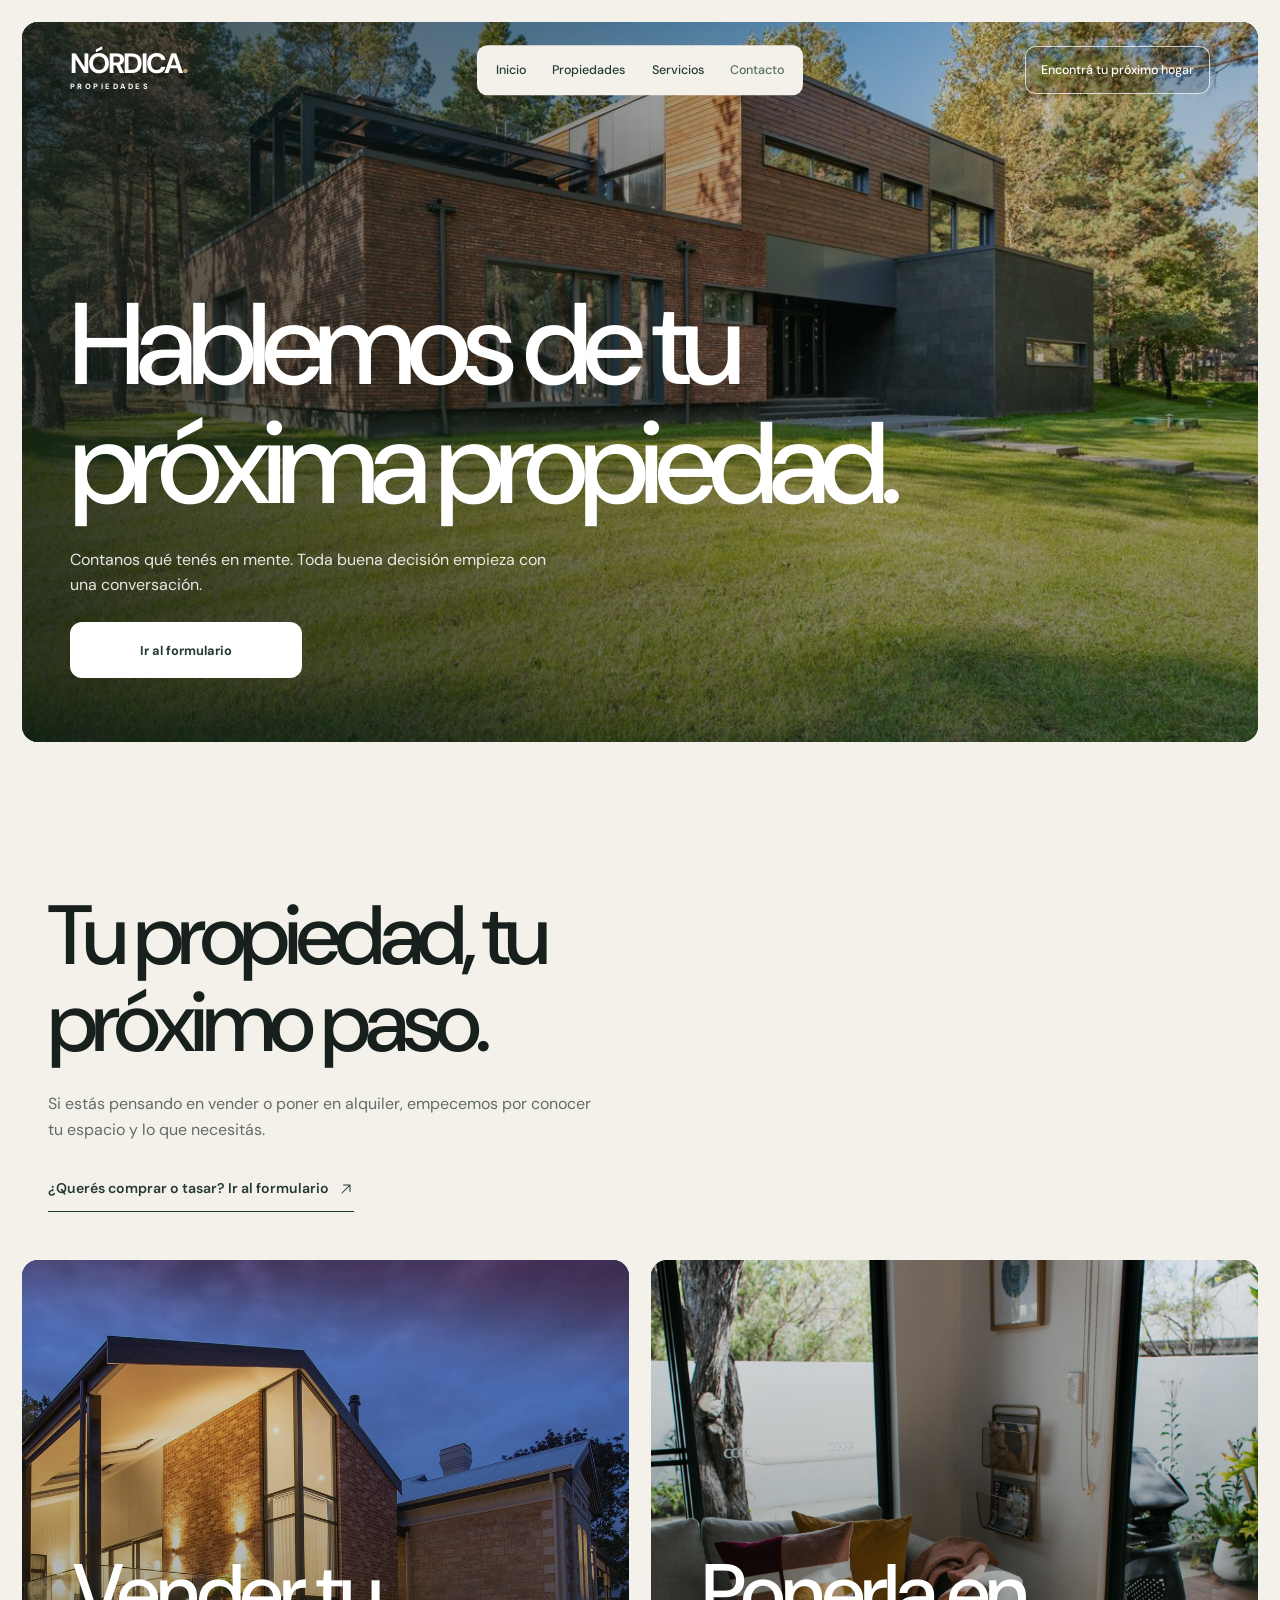
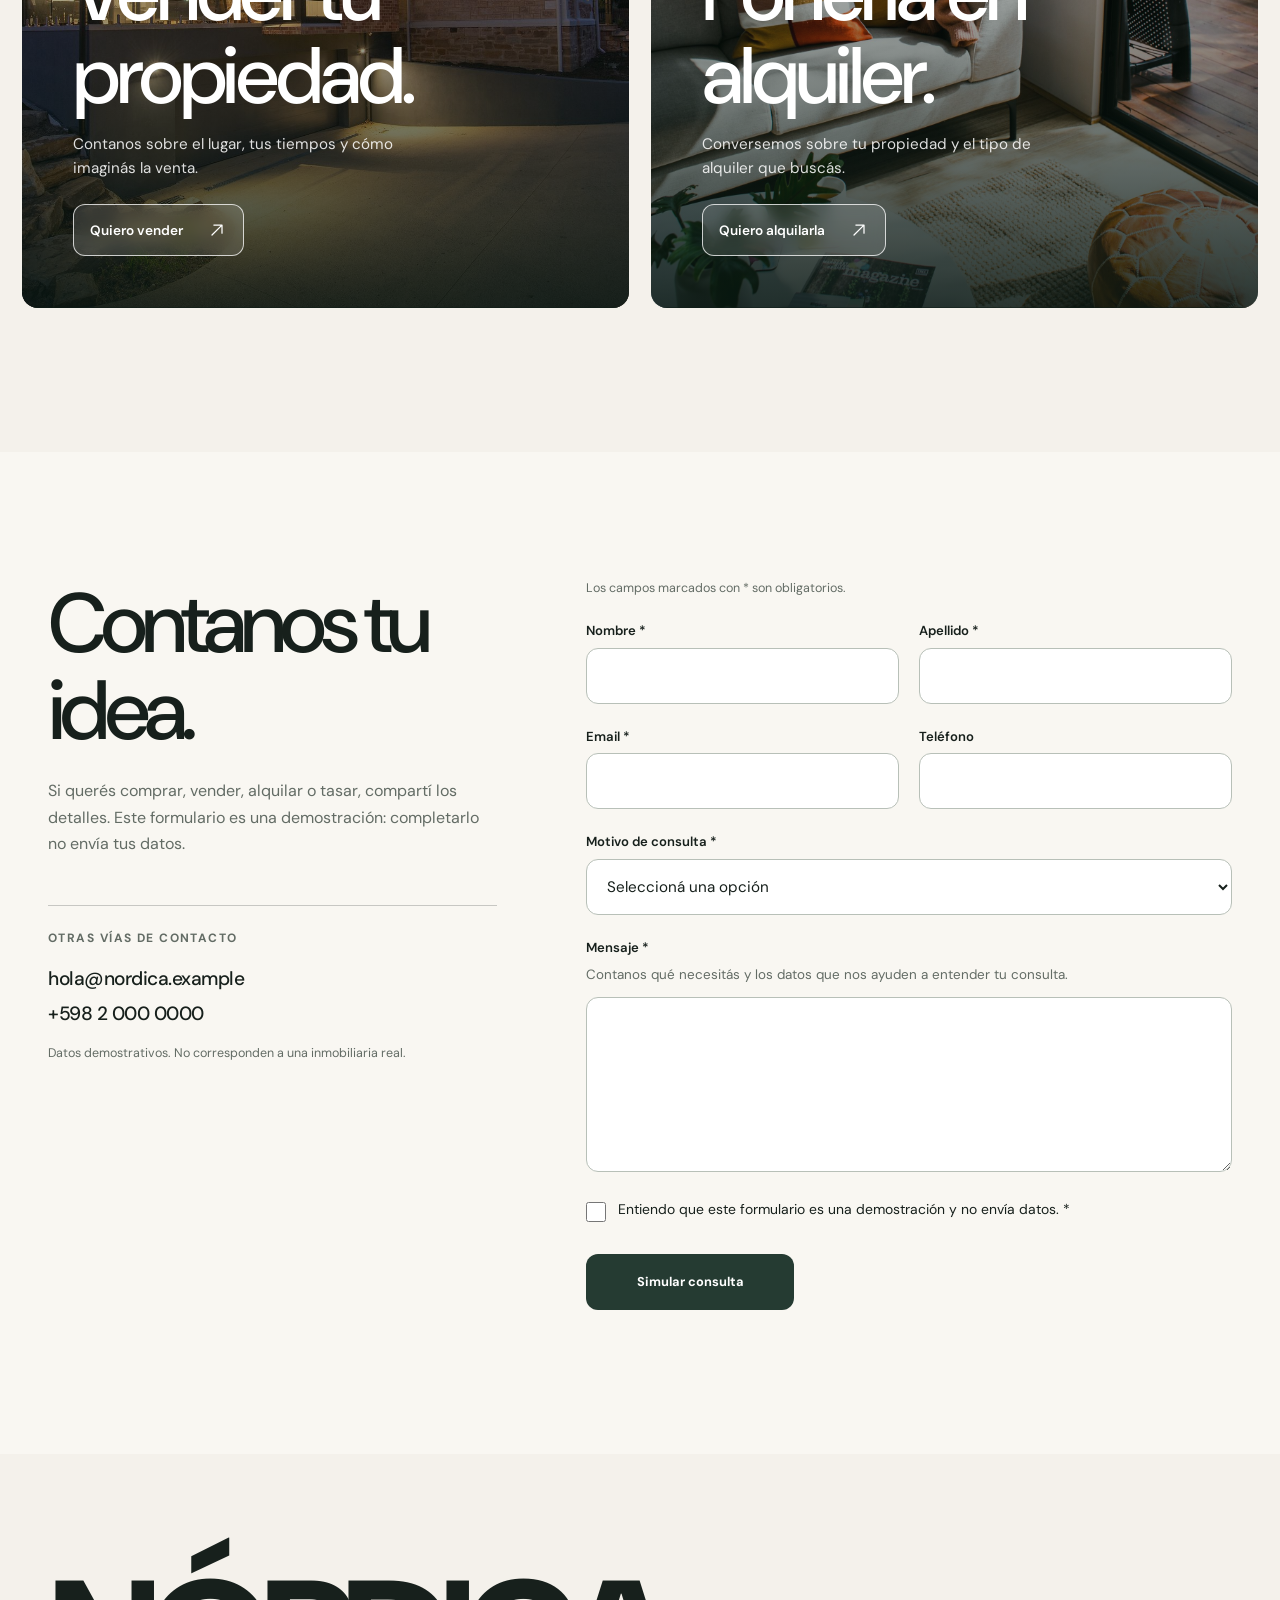
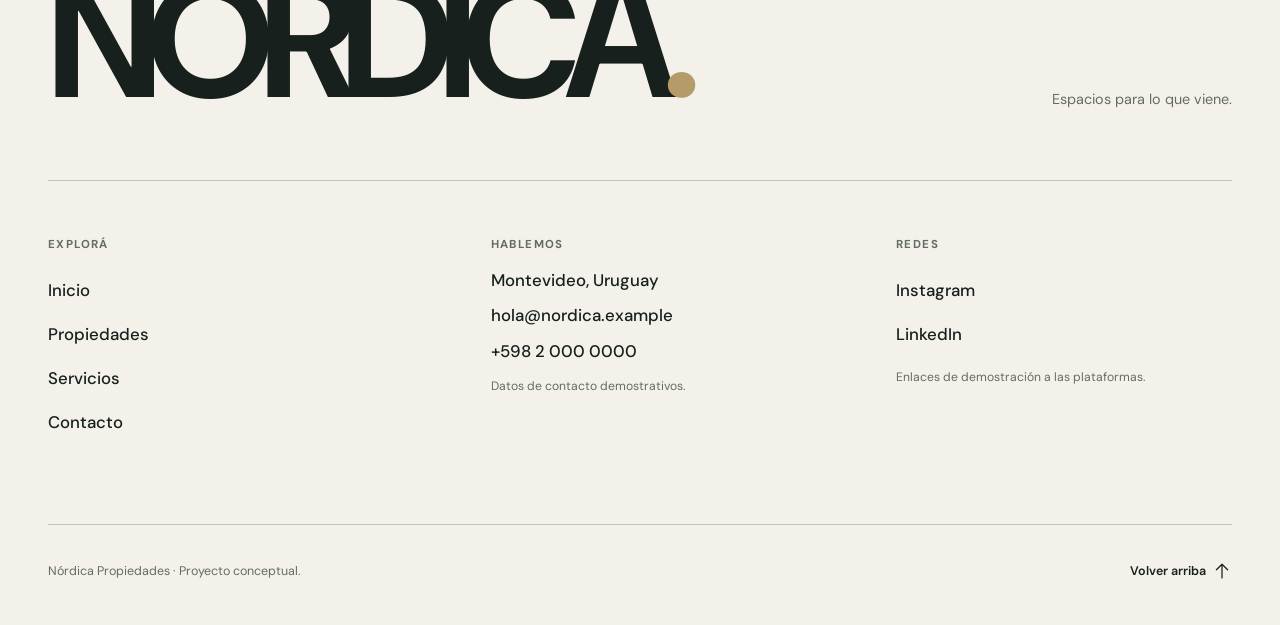
==== contacto.html @ 1dad35c6 "Primer Commit" ====
<!doctype html>
<html lang="es-UY">
  <head>
    <meta charset="utf-8">
    <meta name="viewport" content="width=device-width, initial-scale=1">
    <meta name="theme-color" content="#f4f1eb">
    <meta name="description" content="Contactá a Nórdica Propiedades para consultar por una compra, venta, alquiler o tasación. Proyecto conceptual.">
    <title>Contacto — Nórdica Propiedades</title>
    <link rel="preconnect" href="https://fonts.googleapis.com">
    <link rel="preconnect" href="https://fonts.gstatic.com" crossorigin>
    <link href="https://fonts.googleapis.com/css2?family=DM+Sans:wght@400;500;600;700&display=swap" rel="stylesheet">
    <link rel="stylesheet" href="css/styles.css?v=28">
    <script src="js/main.js?v=9" defer></script>
    <script src="js/newsletter.js?v=3" defer></script>
    <script src="js/formulario.js?v=3" defer></script>
  </head>
  <body>
    <a class="skip-link" href="#contenido">Saltar al contenido</a>

    <header class="site-header">
      <div class="site-header__inner container">
        <a class="brand" href="index.html" aria-label="Nórdica Propiedades, inicio">
          <span class="brand__name">NÓRDICA<span class="brand__mark" aria-hidden="true">.</span></span>
          <span class="brand__description">PROPIEDADES</span>
        </a>

        <button class="menu-toggle" type="button" aria-label="Abrir menú" aria-controls="site-nav" aria-expanded="false"><span class="icon icon--menu" aria-hidden="true"></span></button>

        <nav class="site-nav" id="site-nav" aria-label="Navegación principal">
          <ul class="site-nav__list">
            <li><a class="site-nav__link" href="index.html">Inicio</a></li>
            <li><a class="site-nav__link" href="propiedades.html">Propiedades</a></li>
            <li><a class="site-nav__link" href="index.html#servicios">Servicios</a></li>
            <li><a class="site-nav__link is-current" href="contacto.html" aria-current="page">Contacto</a></li>
          </ul>
          <a class="site-nav__cta" href="propiedades.html">Encontrá tu próximo hogar</a>
        </nav>
      </div>
    </header>

    <main id="contenido">
      <section class="contact-hero" aria-labelledby="contact-title">
        <div class="contact-hero__content container">
          <h1 id="contact-title">Hablemos de tu próxima propiedad.</h1>
          <p>Contanos qué tenés en mente. Toda buena decisión empieza con una conversación.</p>
          <a class="button button--primary contact-hero__action" href="#contact-form">Ir al formulario</a>
        </div>
        <figure class="contact-hero__visual">
          <img src="assets/images/casa-carrasco.jpg" width="1200" height="801" alt="Casa contemporánea de ladrillo y madera rodeada de árboles" fetchpriority="high" decoding="async">
        </figure>
      </section>

      <section class="owner-paths" id="publicar" aria-labelledby="owner-paths-title">
        <div class="owner-paths__intro container">
          <h2 id="owner-paths-title">Tu propiedad, tu próximo paso.</h2>
          <p>Si estás pensando en vender o poner en alquiler, empecemos por conocer tu espacio y lo que necesitás.</p>
          <a class="owner-paths__direct" href="#contact-form">¿Querés comprar o tasar? Ir al formulario <span class="icon icon--arrow-up-right" aria-hidden="true"></span></a>
        </div>

        <div class="owner-paths__grid">
          <article class="owner-path owner-path--sale">
            <img src="assets/images/cta-vender.jpg" width="1800" height="1080" alt="Casa contemporánea iluminada al atardecer" loading="lazy" decoding="async">
            <div class="owner-path__content">
              <h3>Vender tu propiedad.</h3>
              <p>Contanos sobre el lugar, tus tiempos y cómo imaginás la venta.</p>
              <a href="contacto.html?motivo=vender#contact-form">Quiero vender <span class="icon icon--arrow-up-right" aria-hidden="true"></span></a>
            </div>
          </article>

          <article class="owner-path owner-path--rent">
            <img src="assets/images/apartamento-buceo.jpg" width="1728" height="2592" alt="Sala de estar luminosa con salida a una terraza" loading="lazy" decoding="async">
            <div class="owner-path__content">
              <h3>Ponerla en alquiler.</h3>
              <p>Conversemos sobre tu propiedad y el tipo de alquiler que buscás.</p>
              <a href="contacto.html?motivo=alquilar_propiedad#contact-form">Quiero alquilarla <span class="icon icon--arrow-up-right" aria-hidden="true"></span></a>
            </div>
          </article>
        </div>
      </section>

      <section class="contact-section" aria-labelledby="contact-form-title">
        <div class="contact-section__layout container">
          <div class="contact-section__intro">
            <h2 id="contact-form-title">Contanos tu idea.</h2>
            <p>Si querés comprar, vender, alquilar o tasar, compartí los detalles. Este formulario es una demostración: completarlo no envía tus datos.</p>
            <div class="contact-section__direct">
              <h3>Otras vías de contacto</h3>
              <p>hola@nordica.example</p>
              <p>+598 2 000 0000</p>
              <span>Datos demostrativos. No corresponden a una inmobiliaria real.</span>
            </div>
          </div>

          <div class="contact-section__form-area">
            <form class="contact-form" id="contact-form" novalidate>
              <p class="contact-form__hint">Los campos marcados con * son obligatorios.</p>
              <div class="contact-form__fields">
                <div class="contact-field">
                  <label for="contact-name">Nombre *</label>
                  <input id="contact-name" name="nombre" type="text" autocomplete="given-name" required aria-describedby="nombre-error">
                  <span class="contact-field__error" id="nombre-error" aria-live="polite"></span>
                </div>
                <div class="contact-field">
                  <label for="contact-lastname">Apellido *</label>
                  <input id="contact-lastname" name="apellido" type="text" autocomplete="family-name" required aria-describedby="apellido-error">
                  <span class="contact-field__error" id="apellido-error" aria-live="polite"></span>
                </div>
                <div class="contact-field">
                  <label for="contact-email">Email *</label>
                  <input id="contact-email" name="email" type="email" inputmode="email" autocomplete="email" required aria-describedby="email-error">
                  <span class="contact-field__error" id="email-error" aria-live="polite"></span>
                </div>
                <div class="contact-field">
                  <label for="contact-phone">Teléfono</label>
                  <input id="contact-phone" name="telefono" type="tel" inputmode="tel" autocomplete="tel" aria-describedby="telefono-error">
                  <span class="contact-field__error" id="telefono-error" aria-live="polite"></span>
                </div>
                <div class="contact-field contact-field--full">
                  <label for="contact-reason">Motivo de consulta *</label>
                  <select id="contact-reason" name="motivo" required aria-describedby="motivo-error">
                    <option value="">Seleccioná una opción</option>
                    <option value="comprar">Comprar</option>
                    <option value="vender">Vender</option>
                    <option value="alquilar">Alquilar</option>
                    <option value="alquilar_propiedad">Poner en alquiler mi propiedad</option>
                    <option value="tasacion">Tasación</option>
                    <option value="otro">Otro</option>
                  </select>
                  <span class="contact-field__error" id="motivo-error" aria-live="polite"></span>
                </div>
                <div class="contact-field contact-field--full">
                  <label for="contact-message">Mensaje *</label>
                  <p class="contact-field__help" id="mensaje-ayuda">Contanos qué necesitás y los datos que nos ayuden a entender tu consulta.</p>
                  <textarea id="contact-message" name="mensaje" rows="6" minlength="10" required aria-describedby="mensaje-ayuda mensaje-error"></textarea>
                  <span class="contact-field__error" id="mensaje-error" aria-live="polite"></span>
                </div>
              </div>

              <div class="contact-form__acceptance">
                <div class="contact-form__acceptance-control">
                  <input id="contact-acceptance" name="aceptacion" type="checkbox" required aria-describedby="aceptacion-error">
                  <label for="contact-acceptance">Entiendo que este formulario es una demostración y no envía datos. *</label>
                </div>
                <span class="contact-field__error" id="aceptacion-error" aria-live="polite"></span>
              </div>

              <button class="button button--dark contact-form__submit" type="submit">Simular consulta</button>
            </form>

            <div class="contact-success" id="contact-success" role="status" tabindex="-1" hidden>
              <span class="contact-success__mark" aria-hidden="true"><span class="icon icon--check"></span></span>
              <h3>Consulta simulada.</h3>
              <p>Tu consulta no se envió ni guardó. Esta es una demostración del formulario.</p>
              <button class="button button--primary" type="button">Escribir otra consulta</button>
            </div>
          </div>
        </div>
      </section>
    </main>

    <footer class="site-footer">
      <div class="site-footer__inner container">
        <div class="site-footer__masthead">
          <a class="site-footer__brand" href="index.html" aria-label="Nórdica Propiedades, inicio">NÓRDICA<span aria-hidden="true">.</span></a>
          <p>Espacios para lo que viene.</p>
        </div>

        <div class="site-footer__details">
          <nav class="site-footer__group" aria-label="Navegación del pie de página">
            <h2>Explorá</h2>
            <ul>
              <li><a href="index.html">Inicio</a></li>
              <li><a href="propiedades.html">Propiedades</a></li>
              <li><a href="index.html#servicios">Servicios</a></li>
              <li><a href="contacto.html">Contacto</a></li>
            </ul>
          </nav>

          <div class="site-footer__group">
            <h2>Hablemos</h2>
            <p>Montevideo, Uruguay</p>
            <p>hola@nordica.example</p>
            <p>+598 2 000 0000</p>
            <p class="site-footer__note">Datos de contacto demostrativos.</p>
          </div>

          <div class="site-footer__group">
            <h2>Redes</h2>
            <ul>
              <li><a href="https://www.instagram.com/" target="_blank" rel="noopener noreferrer">Instagram</a></li>
              <li><a href="https://www.linkedin.com/" target="_blank" rel="noopener noreferrer">LinkedIn</a></li>
            </ul>
            <p class="site-footer__note">Enlaces de demostración a las plataformas.</p>
          </div>
        </div>

        <div class="site-footer__bottom">
          <p>Nórdica Propiedades · Proyecto conceptual.</p>
          <a href="#contenido">Volver arriba <span class="icon icon--arrow-up" aria-hidden="true"></span></a>
        </div>
      </div>
    </footer>
  </body>
</html>
---- css/styles.css ----
/* 1. Variables */
:root {
  --color-background: #f4f1eb;
  --color-paper: #f9f7f2;
  --color-text: #17201c;
  --color-primary: #253b32;
  --color-accent: #b59a6a;
  --color-muted: #636c65;
  --color-white: #fff;
  --font-body: "DM Sans", Arial, sans-serif;
  --container-width: 88rem;
  --page-gutter: 1.25rem;
  --frame-gap: 0.625rem;
  --frame-radius: 1rem;
  --header-height: 5rem;
  --transition-fast: 220ms ease;
  --ease-out: cubic-bezier(0.23, 1, 0.32, 1);
}

/* 2. Reset and base */
*, *::before, *::after { box-sizing: border-box; }
html { scroll-behavior: smooth; }
body { margin: 0; min-width: 320px; background: var(--color-background); color: var(--color-text); font-family: var(--font-body); }
body, button, a { -webkit-tap-highlight-color: transparent; }
img { display: block; max-width: 100%; }
button, input, select { font: inherit; }
textarea { font: inherit; }
a { color: inherit; text-decoration: none; }
ul { margin: 0; padding: 0; list-style: none; }
::selection { background: var(--color-accent); color: var(--color-text); }
:focus-visible { outline: 2px solid var(--color-accent); outline-offset: 4px; }

/* Phosphor regular icons, served locally in explicit spans. */
.icon { display: inline-block; width: 1.25rem; height: 1.25rem; flex: 0 0 auto; background: currentColor; vertical-align: middle; -webkit-mask: var(--icon) center / contain no-repeat; mask: var(--icon) center / contain no-repeat; }
.icon--arrow-up-right { --icon: url('../assets/icons/arrow-up-right.svg'); }
.icon--arrow-up { --icon: url('../assets/icons/arrow-up.svg'); }
.icon--arrow-left { --icon: url('../assets/icons/arrow-left.svg'); }
.icon--arrow-right { --icon: url('../assets/icons/arrow-right.svg'); }
.icon--check { --icon: url('../assets/icons/check.svg'); }
.icon--search { --icon: url('../assets/icons/magnifying-glass.svg'); }
.icon--menu { --icon: url('../assets/icons/list.svg'); width: 1.45rem; height: 1.45rem; }
.icon--close { --icon: url('../assets/icons/x.svg'); }
.menu-toggle[aria-expanded="true"] .icon--menu { --icon: url('../assets/icons/x.svg'); }
.contact-success__mark .icon, .detail-visit__success > span .icon, .catalog-empty__symbol .icon { width: 1.65rem; height: 1.65rem; }

.container { width: min(100% - 2 * var(--page-gutter), var(--container-width)); margin-inline: auto; }
.visually-hidden { position: absolute; width: 1px; height: 1px; padding: 0; border: 0; overflow: hidden; clip: rect(0, 0, 0, 0); white-space: nowrap; clip-path: inset(50%); }
.skip-link { position: fixed; z-index: 100; top: 0.5rem; left: 0.5rem; padding: 0.75rem 1rem; background: var(--color-primary); color: var(--color-white); transform: translateY(-160%); }
.skip-link:focus { transform: translateY(0); }

/* 3. Header */
.site-header { position: absolute; z-index: 30; top: var(--frame-gap); right: var(--frame-gap); left: var(--frame-gap); color: var(--color-white); transform: translate3d(0, var(--nav-follow, 0px), 0); will-change: transform; }
.site-header__inner { position: relative; display: flex; align-items: center; justify-content: space-between; min-height: var(--header-height); gap: 1rem; }
.site-header.is-scrolled .brand { margin: -0.55rem -0.75rem; padding: 0.55rem 0.75rem; border-radius: 0.75rem; background: var(--color-primary); box-shadow: 0 0.75rem 2rem rgb(12 24 20 / 18%); }
.site-header.is-scrolled .menu-toggle, .site-header.is-scrolled .site-nav__cta { border-color: var(--color-primary); background: var(--color-primary); box-shadow: 0 0.75rem 2rem rgb(12 24 20 / 18%); }
.brand { display: inline-flex; flex-direction: column; align-items: flex-start; flex-shrink: 0; line-height: 1; }
.brand__name { font-size: 1.55rem; font-weight: 700; letter-spacing: -0.075em; }
.brand__mark { color: var(--color-accent); }
.brand__description { margin-top: 0.32rem; font-size: 0.48rem; font-weight: 700; letter-spacing: 0.32em; }
.menu-toggle { display: grid; width: 3rem; height: 3rem; place-items: center; border: 1px solid rgb(255 255 255 / 70%); border-radius: 0.55rem; background: rgb(23 32 28 / 16%); color: var(--color-white); cursor: pointer; }
.menu-toggle:hover { background: rgb(23 32 28 / 35%); }
.site-nav { position: absolute; top: 100%; left: 0; right: 0; padding: 1.5rem var(--page-gutter) 2rem; border-radius: 0.75rem; background: var(--color-background); color: var(--color-text); box-shadow: 0 1rem 2.5rem rgb(12 24 20 / 18%); opacity: 0; visibility: hidden; pointer-events: none; transform: translateY(-0.75rem); transition: opacity var(--transition-fast), transform var(--transition-fast), visibility var(--transition-fast); }
.site-nav.is-open { opacity: 1; visibility: visible; pointer-events: auto; transform: translateY(0); }
.site-nav__list { display: grid; }
.site-nav__link { display: flex; align-items: center; min-height: 3.75rem; border-bottom: 1px solid rgb(23 32 28 / 12%); font-size: 1.35rem; transition: color var(--transition-fast); }
.site-nav__link:hover, .site-nav__link:focus-visible, .site-nav__link.is-current { color: #587061; }
.site-nav__cta { display: flex; min-height: 3.5rem; align-items: center; justify-content: center; margin-top: 1.5rem; padding: 0.75rem 1.1rem; background: var(--color-primary); color: var(--color-white); font-size: 0.85rem; font-weight: 600; transition: background var(--transition-fast); }
.site-nav__cta:hover { background: #385748; }

/* 4. Hero */
.hero { position: relative; display: grid; min-height: calc(100dvh - 2 * var(--frame-gap)); margin: var(--frame-gap); border-radius: var(--frame-radius); isolation: isolate; overflow: hidden; background: var(--color-primary); color: var(--color-white); }
.hero::after { position: absolute; z-index: 1; inset: 0; background: linear-gradient(90deg, rgb(12 24 20 / 76%), rgb(12 24 20 / 46%) 60%, rgb(12 24 20 / 23%)), linear-gradient(0deg, rgb(12 24 20 / 60%), transparent 28%); content: ""; pointer-events: none; }
.hero__content { position: relative; z-index: 2; display: flex; min-height: calc(100dvh - 2 * var(--frame-gap)); flex-direction: column; justify-content: space-between; min-width: 0; padding: calc(var(--header-height) + 1.4rem) var(--page-gutter) 1.4rem; }
.hero__copy { max-width: 58rem; margin-block: auto; }
.hero h1 { max-width: 11ch; margin: 0; font-family: var(--font-body); font-size: clamp(2.875rem, 11vw, 5.5rem); font-weight: 500; letter-spacing: -0.075em; line-height: 1.04; text-wrap: balance; }
.hero__word { display: inline-block; white-space: nowrap; }
.hero__word::after { content: "."; }
.hero__word.is-erasing { animation: word-erase 320ms steps(5, end) forwards; }
.hero__word.is-writing { animation: word-write 400ms steps(5, end) both; }
@keyframes word-erase { from { clip-path: inset(0 0 0 0); } to { clip-path: inset(0 100% 0 0); } }
@keyframes word-write { from { clip-path: inset(0 100% 0 0); } to { clip-path: inset(0 0 0 0); } }
.hero__description { max-width: 29rem; margin: 1.6rem 0 0; color: rgb(255 255 255 / 90%); font-size: 0.96rem; line-height: 1.65; }
.hero__actions { display: flex; flex-direction: column; align-items: stretch; gap: 0.35rem; margin-top: 2rem; }
.button { display: inline-flex; min-height: 3.5rem; align-items: center; justify-content: center; padding: 0.9rem 1.2rem; font-size: 0.8rem; font-weight: 700; transition: background var(--transition-fast), color var(--transition-fast), transform var(--transition-fast); }
.button:active { transform: scale(0.98); }
.button--primary { border-radius: 0.75rem; background: var(--color-white); color: var(--color-primary); }
.button--primary:hover { background: var(--color-background); }
.button--text { border-bottom: 1px solid rgb(255 255 255 / 70%); }
.button--text:hover { color: #e6d7ba; }
.hero__note { margin: 2.5rem 0 0; color: rgb(255 255 255 / 90%); font-size: 0.75rem; font-weight: 600; letter-spacing: 0.06em; line-height: 1.5; }
.hero__note span { margin-inline: 0.35rem; color: var(--color-accent); }
.hero__visual { position: absolute; z-index: 0; inset: 0; margin: 0; overflow: hidden; background: #6d756f; }
.hero__visual img { width: 100%; height: 100%; object-fit: cover; object-position: 56% center; }

/* 5. Property search */
.property-search { margin-top: 1rem; }
.property-search__form { display: grid; grid-template-columns: repeat(2, minmax(0, 1fr)); padding: 0.5rem; border: 1px solid rgb(255 255 255 / 65%); border-radius: 0.75rem; background: rgb(20 32 27 / 34%); backdrop-filter: blur(8px); -webkit-backdrop-filter: blur(8px); color-scheme: dark; }
.property-search__field { display: flex; min-width: 0; flex-direction: column; justify-content: center; padding: 0.4rem 0.65rem; }
.property-search__field:nth-of-type(odd) { border-right: 1px solid rgb(255 255 255 / 32%); }
.property-search__field:nth-of-type(-n + 2) { border-bottom: 1px solid rgb(255 255 255 / 32%); }
.property-search__field label { color: rgb(255 255 255 / 82%); font-size: 0.8125rem; line-height: 1.25; }
.property-search__field input, .property-search__field select { width: 100%; min-width: 0; min-height: 2.75rem; padding: 0; border: 0; background: transparent; color: var(--color-white); font-size: 0.95rem; }
.property-search__field input::placeholder { color: rgb(255 255 255 / 78%); opacity: 1; }
.property-search__field input:focus, .property-search__field select:focus { outline: none; }
.property-search__field:has(:focus-visible) { border-radius: 0.75rem; outline: 2px solid var(--color-accent); outline-offset: -2px; }
.property-search__submit { grid-column: 1 / -1; min-height: 3.25rem; margin-top: 0.5rem; padding: 0.8rem 1.5rem; border: 0; border-radius: 0.75rem; background: var(--color-white); color: var(--color-primary); font-size: 0.9rem; font-weight: 600; cursor: pointer; transition: background var(--transition-fast), transform var(--transition-fast); }
.property-search__submit:hover { background: var(--color-background); }
.property-search__submit:active { transform: scale(0.98); }

/* 6. Featured properties */
.featured { padding-block: 5.5rem 7rem; }
.featured__header { display: grid; gap: 1.5rem; margin-bottom: 2.25rem; }
.featured__header h2 { max-width: 16ch; margin: 0; font-size: clamp(2.7rem, 8vw, 5.5rem); font-weight: 500; letter-spacing: -0.067em; line-height: 1.03; }
.featured__header p { max-width: 29rem; margin: 1.1rem 0 0; color: var(--color-muted); font-size: 1rem; line-height: 1.6; }
.featured__all { display: inline-flex; min-height: 2.75rem; align-items: center; justify-self: start; gap: 0.8rem; border-bottom: 1px solid currentColor; font-size: 0.875rem; font-weight: 600; transition: color var(--transition-fast); }
.featured__all:hover { color: #4f6a59; }
.featured__grid { display: grid; grid-template-columns: minmax(0, 1fr); gap: 3.4rem; }
.featured-property { min-width: 0; }
.featured-property__link { display: block; }
.featured-property__media { position: relative; aspect-ratio: 1.18; overflow: hidden; border-radius: var(--frame-radius); background: #d2d3cb; }
.featured-property__media img { width: 100%; height: 100%; object-fit: cover; transition: transform 650ms var(--ease-out); }
.featured-property__arrow { position: absolute; right: 1rem; bottom: 1rem; display: grid; width: 2.65rem; height: 2.65rem; place-items: center; border-radius: 50%; background: var(--color-white); color: var(--color-primary); transition: transform 220ms var(--ease-out); }
.featured-property__badge { position: absolute; top: 1rem; left: 1rem; padding: 0.55rem 0.75rem; border-radius: 0.5rem; background: rgb(249 247 242 / 94%); color: var(--color-primary); font-size: 0.75rem; font-weight: 600; }
.featured-property__details { display: flex; flex-direction: column; gap: 0.6rem; margin-top: 1.2rem; }
.featured-property__heading p { margin: 0 0 0.45rem; color: var(--color-muted); font-size: 0.8rem; line-height: 1.5; }
.featured-property__heading h3 { margin: 0; font-size: clamp(1.4rem, 2vw, 1.75rem); font-weight: 500; letter-spacing: -0.045em; line-height: 1.18; }
.featured-property__price { margin: 0; font-size: 1.05rem; font-weight: 700; line-height: 1.4; white-space: nowrap; }
.featured-property__specs { display: flex; flex-wrap: wrap; gap: 0.35rem 1.1rem; margin-top: 0.95rem; padding-top: 0.9rem; border-top: 1px solid rgb(23 32 28 / 15%); color: var(--color-muted); font-size: 0.8rem; line-height: 1.5; }
.featured__disclaimer { margin: 3rem 0 0; color: var(--color-muted); font-size: 0.75rem; line-height: 1.5; }
.featured-property.is-revealing { opacity: 0; transform: translateY(0.75rem); transition: opacity 550ms var(--ease-out), transform 550ms var(--ease-out); }
.featured-property.is-revealing.is-visible { opacity: 1; transform: translateY(0); }

@media (hover: hover) and (pointer: fine) {
  .featured-property__link:hover .featured-property__media img { transform: scale(1.04); }
  .featured-property__link:hover .featured-property__arrow { transform: translate(0.15rem, -0.15rem); }
}
.featured-property__link:focus-visible .featured-property__arrow { transform: translate(0.15rem, -0.15rem); }

/* 7. Services */
.services { margin: var(--frame-gap); border-radius: var(--frame-radius); background: var(--color-primary); color: var(--color-white); }
.services__inner { display: grid; gap: 3.5rem; padding-block: 5.5rem 6rem; }
.services__intro h2 { max-width: 11ch; margin: 0; font-size: clamp(2.7rem, 8vw, 5.5rem); font-weight: 500; letter-spacing: -0.067em; line-height: 1.03; }
.services__intro p { max-width: 26rem; margin: 1.35rem 0 0; color: rgb(255 255 255 / 72%); font-size: 1rem; line-height: 1.6; }
.services__list { border-top: 1px solid rgb(255 255 255 / 30%); }
.service-row { border-bottom: 1px solid rgb(255 255 255 / 30%); }
.service-row__link { display: grid; grid-template-columns: 2.1rem minmax(0, 1fr) 2.5rem; align-items: start; gap: 0.55rem; min-height: 8.3rem; padding-block: 1.25rem; }
.service-row__number { padding-top: 0.38rem; color: #c6b590; font-size: 0.76rem; font-weight: 600; }
.service-row__content { display: flex; flex-direction: column; gap: 0.65rem; min-width: 0; }
.service-row__title { font-size: clamp(1.65rem, 5.6vw, 2.35rem); font-weight: 500; letter-spacing: -0.055em; line-height: 1.1; }
.service-row__description { width: calc(100% + 3.05rem); max-width: 28rem; color: rgb(255 255 255 / 70%); font-size: 0.86rem; line-height: 1.5; }
.service-row__arrow { display: grid; width: 2.5rem; height: 2.5rem; place-items: center; justify-self: end; border: 1px solid rgb(255 255 255 / 46%); border-radius: 0.7rem; transition: background var(--transition-fast), color var(--transition-fast), transform var(--transition-fast); }
.service-row.is-revealing { opacity: 0; transform: translateY(0.75rem); transition: opacity 550ms var(--ease-out), transform 550ms var(--ease-out); }
.service-row.is-revealing.is-visible { opacity: 1; transform: translateY(0); }
.service-row__link:focus-visible { outline-color: var(--color-white); outline-offset: -2px; }
.service-row__link:focus-visible .service-row__arrow { background: var(--color-white); color: var(--color-primary); transform: translate(0.15rem, -0.15rem); }

@media (hover: hover) and (pointer: fine) {
  .service-row__link:hover .service-row__arrow { background: var(--color-white); color: var(--color-primary); transform: translate(0.15rem, -0.15rem); }
}

/* 8. Editorial story */
.story { padding-block: 5.5rem 6.5rem; }
.story__layout { display: grid; gap: 2.5rem; }
.story__visual { aspect-ratio: 1.05; margin: 0; overflow: hidden; border-radius: var(--frame-radius); background: #d2d3cb; }
.story__visual img { width: 100%; height: 100%; object-fit: cover; object-position: 55% center; }
.story__copy h2 { max-width: 15ch; margin: 0; font-size: clamp(2.4rem, 7.4vw, 5rem); font-weight: 500; letter-spacing: -0.067em; line-height: 1.06; }
.story__copy .button { margin-top: 2rem; }
.button--dark { min-width: 12.5rem; border-radius: 0.75rem; background: var(--color-primary); color: var(--color-white); }
.button--dark:hover { background: #385748; }
.story.is-revealing .story__copy { opacity: 0; transform: translateY(0.75rem); transition: opacity 650ms var(--ease-out) 90ms, transform 650ms var(--ease-out) 90ms; }
.story.is-revealing.is-visible .story__copy { opacity: 1; transform: translateY(0); }

/* 9. Process */
.process { padding-block: 5.5rem 6.5rem; background: var(--color-paper); }
.process h2 { max-width: 15ch; margin: 0 0 3.25rem; font-size: clamp(2.7rem, 8vw, 5.5rem); font-weight: 500; letter-spacing: -0.067em; line-height: 1.04; }
.process__steps { margin: 0 0 0 0.4rem; padding: 0; border-left: 1px solid rgb(23 32 28 / 25%); list-style: none; }
.process__step { position: relative; min-height: 9rem; padding: 0 0 2.75rem 2.15rem; }
.process__step:last-child { min-height: 0; padding-bottom: 0; }
.process__step::before { position: absolute; top: 0.55rem; left: -0.42rem; width: 0.78rem; height: 0.78rem; border: 1px solid var(--color-primary); border-radius: 50%; background: var(--color-paper); content: ""; }
.process__number { display: block; color: #a18c66; font-size: clamp(3.5rem, 9vw, 4.7rem); font-weight: 500; letter-spacing: -0.075em; line-height: 1; }
.process__step p { max-width: 16ch; margin: 0.7rem 0 0; font-size: clamp(1.35rem, 4.4vw, 1.65rem); font-weight: 500; letter-spacing: -0.035em; line-height: 1.3; }
.process__step.is-revealing { opacity: 0; transform: translateY(0.75rem); transition: opacity 550ms var(--ease-out), transform 550ms var(--ease-out); }
.process__step.is-revealing.is-visible { opacity: 1; transform: translateY(0); }

/* 10. Sell CTA */
.sell-cta { display: grid; margin: var(--frame-gap); overflow: hidden; border-radius: var(--frame-radius); background: var(--color-primary); color: var(--color-white); }
.sell-cta__content { display: flex; flex-direction: column; align-items: flex-start; justify-content: center; padding: 4.5rem var(--page-gutter); }
.sell-cta h2 { max-width: 13ch; margin: 0; font-size: clamp(2.65rem, 9vw, 5.25rem); font-weight: 500; letter-spacing: -0.065em; line-height: 1.06; }
.sell-cta p { max-width: 29rem; margin: 1.75rem 0 0; color: rgb(255 255 255 / 82%); font-size: 1rem; line-height: 1.65; }
.sell-cta .button { margin-top: 2.25rem; }
.sell-cta__visual { min-height: 23rem; margin: 0; }
.sell-cta__visual img { width: 100%; height: 100%; object-fit: cover; object-position: center; }
.sell-cta.is-revealing .sell-cta__content { opacity: 0; transform: translateY(0.75rem); transition: opacity 650ms var(--ease-out), transform 650ms var(--ease-out); }
.sell-cta.is-revealing.is-visible .sell-cta__content { opacity: 1; transform: translateY(0); }

/* 11. Footer */
.site-footer { padding-block: 5rem 1.5rem; background: var(--color-background); }
.site-footer__masthead { display: flex; flex-direction: column; align-items: flex-start; gap: 1rem; padding-bottom: 3rem; border-bottom: 1px solid rgb(23 32 28 / 22%); }
.site-footer__brand { display: inline-block; font-size: clamp(3.55rem, 13vw, 11.5rem); font-weight: 700; letter-spacing: -0.09em; line-height: 0.9; white-space: nowrap; }
.site-footer__brand span { color: var(--color-accent); }
.site-footer__masthead p { margin: 0; color: var(--color-muted); font-size: 0.9rem; }
.site-footer__details { display: grid; gap: 2.5rem; padding-block: 3rem 4rem; }
.site-footer__group h2 { margin: 0 0 1rem; color: var(--color-muted); font-size: 0.72rem; font-weight: 700; letter-spacing: 0.12em; text-transform: uppercase; }
.site-footer__group ul { display: grid; justify-items: start; }
.site-footer__group a { display: inline-flex; min-height: 2.75rem; align-items: center; font-size: 1.05rem; font-weight: 500; transition: color var(--transition-fast); }
.site-footer__group a:hover, .site-footer__bottom a:hover { color: #8b7146; }
.site-footer__group p { margin: 0 0 0.65rem; font-size: 1.05rem; font-weight: 500; line-height: 1.5; }
.site-footer__group .site-footer__note { max-width: 19rem; margin-top: 0.8rem; color: var(--color-muted); font-size: 0.76rem; font-weight: 400; line-height: 1.5; }
.site-footer__bottom { display: flex; flex-direction: column; align-items: flex-start; gap: 1rem; padding-top: 1.5rem; border-top: 1px solid rgb(23 32 28 / 22%); color: var(--color-muted); font-size: 0.78rem; }
.site-footer__bottom p { margin: 0; }
.site-footer__bottom a { display: inline-flex; min-height: 2.75rem; align-items: center; gap: 0.4rem; color: var(--color-text); font-weight: 600; transition: color var(--transition-fast); }
.site-footer.is-revealing .site-footer__brand { opacity: 0; transform: translateY(0.65rem); transition: opacity 750ms var(--ease-out), transform 750ms var(--ease-out); }
.site-footer.is-revealing.is-visible .site-footer__brand { opacity: 1; transform: translateY(0); }

/* Property updates modal */
.newsletter-dialog { width: min(calc(100% - 1.25rem), 56rem); max-height: calc(100dvh - 1.25rem); margin: auto; padding: 0; overflow: auto; border: 0; border-radius: var(--frame-radius); background: var(--color-paper); color: var(--color-text); box-shadow: 0 1.5rem 5rem rgb(7 17 12 / 28%); }
.newsletter-dialog::backdrop { background: rgb(8 20 14 / 68%); backdrop-filter: blur(4px); -webkit-backdrop-filter: blur(4px); }
.newsletter-dialog[open] { animation: newsletter-enter 450ms var(--ease-out) both; }
@keyframes newsletter-enter { from { opacity: 0; transform: translateY(0.75rem); } to { opacity: 1; transform: translateY(0); } }
.newsletter-dialog__layout { display: grid; }
.newsletter-dialog__visual { height: clamp(9rem, 21vh, 11rem); margin: 0; overflow: hidden; background: var(--color-primary); }
.newsletter-dialog__visual img { width: 100%; height: 100%; object-fit: cover; object-position: center 54%; }
.newsletter-dialog__content { position: relative; display: flex; align-items: center; padding: 3.25rem 1.5rem 1.75rem; }
.newsletter-dialog__close { position: absolute; top: 0.8rem; right: 0.8rem; display: grid; width: 2.75rem; height: 2.75rem; place-items: center; border: 1px solid rgb(23 32 28 / 25%); border-radius: 0.75rem; background: transparent; color: var(--color-text); cursor: pointer; transition: background var(--transition-fast); }
.newsletter-dialog__close:hover { background: rgb(23 32 28 / 8%); }
.newsletter-dialog__body { width: 100%; }
.newsletter-dialog h2 { max-width: 18ch; margin: 0; font-size: clamp(2.25rem, 5.5vw, 3.15rem); font-weight: 500; letter-spacing: -0.04em; line-height: 1.06; text-wrap: balance; }
.newsletter-dialog__body > p:not(.newsletter-dialog__note) { max-width: 27rem; margin: 1rem 0 0; color: var(--color-muted); font-size: 0.95rem; line-height: 1.55; }
.newsletter-dialog__form { display: grid; gap: 0.65rem; margin-top: 1.6rem; }
.newsletter-dialog__form label { font-size: 0.8rem; font-weight: 600; }
.newsletter-dialog__form input { width: 100%; min-height: 3.35rem; padding: 0.8rem 1rem; border: 1px solid #b8c0b8; border-radius: 0.75rem; background: var(--color-white); color: var(--color-text); }
.newsletter-dialog__form input:focus-visible { border-color: var(--color-primary); outline: 0; box-shadow: 0 0 0 3px rgb(37 59 50 / 16%); }
.newsletter-dialog__form .button { width: 100%; margin-top: 0.25rem; border: 0; cursor: pointer; }
.newsletter-dialog__note { margin: 0.9rem 0 0; color: var(--color-muted); font-size: 0.72rem; line-height: 1.45; }
.newsletter-dialog__later { min-height: 2.75rem; margin-top: 1rem; padding: 0; border: 0; background: transparent; color: var(--color-muted); font-size: 0.8rem; text-decoration: underline; text-underline-offset: 0.25rem; cursor: pointer; }
.newsletter-dialog__success { margin-top: 1.75rem; }
.newsletter-dialog__success h3 { margin: 0; font-size: 1.4rem; font-weight: 500; letter-spacing: -0.04em; }
.newsletter-dialog__success p { margin: 0.6rem 0 0; color: var(--color-muted); font-size: 0.9rem; line-height: 1.55; }
.newsletter-dialog__success a { display: inline-flex; min-height: 2.75rem; align-items: center; gap: 0.5rem; margin-top: 1rem; border-bottom: 1px solid currentColor; font-size: 0.85rem; font-weight: 600; }
.newsletter-dialog__form[hidden], .newsletter-dialog__success[hidden], .newsletter-dialog__note[hidden] { display: none; }

/* 12. Contact page */
.contact-hero { position: relative; display: grid; min-height: clamp(33rem, 78svh, 54rem); margin: var(--frame-gap); overflow: hidden; border-radius: var(--frame-radius); isolation: isolate; background: var(--color-primary); color: var(--color-white); }
.contact-hero::after { position: absolute; z-index: 1; inset: 0; background: linear-gradient(90deg, rgb(12 24 20 / 76%), rgb(12 24 20 / 31%) 75%), linear-gradient(0deg, rgb(12 24 20 / 67%), transparent 65%); content: ""; pointer-events: none; }
.contact-hero__content { position: relative; z-index: 2; display: flex; min-height: inherit; flex-direction: column; justify-content: flex-end; padding-top: calc(var(--header-height) + 3rem); padding-bottom: 3rem; animation: contact-enter 750ms var(--ease-out) both; }
.contact-hero h1 { max-width: 12ch; margin: 0; font-size: clamp(3.15rem, 9.2vw, 7.25rem); font-weight: 500; letter-spacing: -0.07em; line-height: 1.02; text-wrap: balance; }
.contact-hero p { max-width: 31rem; margin: 1.5rem 0 0; color: rgb(255 255 255 / 88%); font-size: 1rem; line-height: 1.6; }
.contact-hero__action { align-self: flex-start; margin-top: 1.5rem; }
.contact-hero__visual { position: absolute; z-index: 0; inset: 0; margin: 0; }
.contact-hero__visual img { width: 100%; height: 100%; object-fit: cover; object-position: 55% center; }
@keyframes contact-enter { from { opacity: 0; transform: translateY(0.85rem); } to { opacity: 1; transform: translateY(0); } }

.owner-paths { padding-block: 6rem 6.5rem; }
.owner-paths__intro { display: grid; gap: 1.25rem; margin-bottom: 2.5rem; }
.owner-paths__intro h2 { max-width: 14ch; margin: 0; font-size: clamp(2.8rem, 8vw, 5.25rem); font-weight: 500; letter-spacing: -0.067em; line-height: 1.04; text-wrap: balance; }
.owner-paths__intro p { max-width: 28rem; margin: 0; color: var(--color-muted); font-size: 1rem; line-height: 1.65; }
.owner-paths__direct { display: inline-flex; min-height: 2.75rem; width: fit-content; align-items: center; gap: 0.55rem; border-bottom: 1px solid currentColor; color: var(--color-primary); font-size: 0.88rem; font-weight: 600; line-height: 1.4; }
.owner-paths__direct .icon { width: 1rem; height: 1rem; }
.owner-paths__direct:hover { color: #587061; }
.owner-paths__direct .icon, .owner-path a .icon { transition: transform 180ms var(--ease-out); }
.owner-paths__direct:is(:hover, :focus-visible) .icon, .owner-path a:is(:hover, :focus-visible) .icon { transform: translate(0.2rem, -0.2rem); }
.owner-paths__grid { display: grid; gap: var(--frame-gap); margin-inline: var(--frame-gap); }
.owner-path { position: relative; display: flex; min-height: 31rem; flex-direction: column; justify-content: flex-end; overflow: hidden; border-radius: var(--frame-radius); isolation: isolate; background: var(--color-primary); color: var(--color-white); }
.owner-path::after { position: absolute; z-index: -1; inset: 0; background: linear-gradient(0deg, rgb(9 23 18 / 86%) 0%, rgb(9 23 18 / 30%) 53%, rgb(9 23 18 / 4%) 100%); content: ""; pointer-events: none; }
.owner-path > img { position: absolute; z-index: -2; inset: 0; width: 100%; height: 100%; object-fit: cover; transition: transform 700ms var(--ease-out); }
.owner-path--sale > img { object-position: 55% center; }
.owner-path--rent > img { object-position: center 57%; }
.owner-path__content { position: relative; display: flex; flex-direction: column; align-items: flex-start; padding: clamp(1.5rem, 4vw, 3.5rem); }
.owner-path h3 { max-width: 10ch; margin: 0; font-size: clamp(2.6rem, 7vw, 5rem); font-weight: 500; letter-spacing: -0.04em; line-height: 1.04; }
.owner-path p { max-width: 24rem; margin: 0.85rem 0 0; color: rgb(255 255 255 / 86%); font-size: 0.95rem; line-height: 1.6; }
.owner-path a { display: inline-flex; min-height: 3.25rem; align-items: center; justify-content: space-between; gap: 1.5rem; margin-top: 1.5rem; padding: 0.7rem 1rem; border: 1px solid rgb(255 255 255 / 75%); border-radius: 0.75rem; background: rgb(255 255 255 / 12%); font-size: 0.85rem; font-weight: 600; backdrop-filter: blur(8px); -webkit-backdrop-filter: blur(8px); transition: background var(--transition-fast), color var(--transition-fast); }
.owner-path a:hover { background: var(--color-white); color: var(--color-primary); }
.owner-path.is-revealing > img { clip-path: inset(0 100% 0 0); transition: clip-path 850ms var(--ease-out), transform 700ms var(--ease-out); }
.owner-path.is-revealing.is-visible > img { clip-path: inset(0 0 0 0); }
@media (hover: hover) and (pointer: fine) { .owner-path:hover > img { transform: scale(1.035); } }

.contact-section { padding-block: 6rem 7rem; background: var(--color-paper); }
#contact-form, #publicar, #servicios { scroll-margin-top: 14rem; }
.contact-section__layout { display: grid; gap: 3.5rem; }
.contact-section__intro h2 { max-width: 11ch; margin: 0; font-size: clamp(2.8rem, 8vw, 5.25rem); font-weight: 500; letter-spacing: -0.067em; line-height: 1.04; }
.contact-section__intro > p { max-width: 29rem; margin: 1.5rem 0 0; color: var(--color-muted); font-size: 1rem; line-height: 1.65; }
.contact-section__direct { max-width: 29rem; margin-top: 3rem; padding-top: 1.5rem; border-top: 1px solid rgb(23 32 28 / 22%); }
.contact-section__direct h3 { margin: 0 0 1.25rem; color: var(--color-muted); font-size: 0.75rem; font-weight: 700; letter-spacing: 0.12em; text-transform: uppercase; }
.contact-section__direct p { margin: 0 0 0.6rem; font-size: 1.2rem; font-weight: 500; letter-spacing: -0.025em; }
.contact-section__direct span { display: block; margin-top: 1.1rem; color: var(--color-muted); font-size: 0.78rem; line-height: 1.5; }
.contact-form__hint { margin: 0 0 1.65rem; color: var(--color-muted); font-size: 0.78rem; }
.contact-form__fields { display: grid; gap: 1.5rem; }
.contact-field { display: flex; min-width: 0; flex-direction: column; }
.contact-field label { margin-bottom: 0.55rem; font-size: 0.82rem; font-weight: 600; }
.contact-field__help { margin: 0 0 0.75rem; color: var(--color-muted); font-size: 0.84rem; line-height: 1.5; }
.contact-field input, .contact-field select, .contact-field textarea { width: 100%; min-width: 0; min-height: 3.5rem; padding: 0.85rem 1rem; border: 1px solid #b8c0b8; border-radius: 0.75rem; background: var(--color-white); color: var(--color-text); font-size: 0.95rem; transition: border-color var(--transition-fast), box-shadow var(--transition-fast); }
.contact-field textarea { min-height: 10rem; resize: vertical; line-height: 1.6; }
.contact-field textarea::placeholder { color: #7b827b; }
.contact-field input:hover, .contact-field select:hover, .contact-field textarea:hover { border-color: var(--color-primary); }
.contact-field input:focus-visible, .contact-field select:focus-visible, .contact-field textarea:focus-visible { border-color: var(--color-primary); outline: 0; box-shadow: 0 0 0 3px rgb(37 59 50 / 16%); }
.contact-field [aria-invalid="true"] { border-color: #a3423b; }
.contact-field [aria-invalid="true"]:focus-visible { box-shadow: 0 0 0 3px rgb(163 66 59 / 17%); }
.contact-field__error { display: block; margin-top: 0.45rem; color: #92382f; font-size: 0.78rem; line-height: 1.4; }
.contact-field__error:empty { display: none; }
.contact-form__acceptance { margin-top: 1.7rem; }
.contact-form__acceptance-control { display: flex; align-items: flex-start; gap: 0.75rem; }
.contact-form__acceptance input { width: 1.25rem; height: 1.25rem; flex: 0 0 auto; margin: 0.15rem 0 0; accent-color: var(--color-primary); cursor: pointer; }
.contact-form__acceptance input[aria-invalid="true"] { outline: 2px solid #a3423b; outline-offset: 2px; }
.contact-form__acceptance label { max-width: 31rem; font-size: 0.87rem; line-height: 1.55; cursor: pointer; }
.contact-form__submit { min-width: 13rem; margin-top: 2rem; border: 0; cursor: pointer; }
.contact-success { display: flex; min-height: 25rem; flex-direction: column; align-items: flex-start; justify-content: center; padding: 2rem; border-radius: var(--frame-radius); background: var(--color-primary); color: var(--color-white); }
.contact-success[hidden], .contact-form[hidden] { display: none; }
.contact-success:not([hidden]) { animation: contact-confirm 420ms var(--ease-out) both; }
.contact-success__mark { display: grid; width: 3.25rem; height: 3.25rem; place-items: center; border: 1px solid rgb(255 255 255 / 65%); border-radius: 50%; font-size: 1.5rem; }
.contact-success:not([hidden]) .contact-success__mark { animation: contact-confirm-mark 280ms var(--ease-out) 110ms both; }
@keyframes contact-confirm { from { clip-path: inset(8% 0 0 0 round var(--frame-radius)); opacity: 0.55; } to { clip-path: inset(0 0 0 0 round var(--frame-radius)); opacity: 1; } }
@keyframes contact-confirm-mark { from { opacity: 0; transform: scale(0.84); } to { opacity: 1; transform: scale(1); } }
.contact-success h3 { max-width: 12ch; margin: 2rem 0 0; font-size: clamp(2.4rem, 6vw, 4rem); font-weight: 500; letter-spacing: -0.055em; line-height: 1.1; }
.contact-success p { max-width: 28rem; margin: 1rem 0 0; color: rgb(255 255 255 / 82%); line-height: 1.6; }
.contact-success .button { margin-top: 2rem; border: 0; cursor: pointer; }

/* 13. Properties catalog */
.catalog-hero { position: relative; display: grid; min-height: clamp(35rem, 82svh, 54rem); margin: var(--frame-gap); overflow: hidden; border-radius: var(--frame-radius); isolation: isolate; background: var(--color-primary); color: var(--color-white); }
.catalog-hero::after { position: absolute; z-index: 1; inset: 0; background: linear-gradient(90deg, rgb(12 24 20 / 72%), rgb(12 24 20 / 22%) 78%), linear-gradient(0deg, rgb(12 24 20 / 67%), transparent 70%); content: ""; pointer-events: none; }
.catalog-hero__copy { position: relative; z-index: 2; display: flex; min-height: inherit; flex-direction: column; justify-content: flex-end; padding-top: calc(var(--header-height) + 3rem); padding-bottom: 3rem; animation: catalog-enter 750ms var(--ease-out) both; }
.catalog-hero h1 { max-width: 12ch; margin: 0; font-size: clamp(3.15rem, 9.2vw, 7.25rem); font-weight: 500; letter-spacing: -0.07em; line-height: 1.03; text-wrap: balance; }
.catalog-hero p { max-width: 28rem; margin: 1.5rem 0 0; color: rgb(255 255 255 / 88%); font-size: 1rem; line-height: 1.6; }
.catalog-hero__visual { position: absolute; z-index: 0; inset: 0; margin: 0; }
.catalog-hero__visual img { width: 100%; height: 100%; object-fit: cover; object-position: 55% center; }
@keyframes catalog-enter { from { opacity: 0; transform: translateY(0.85rem); } to { opacity: 1; transform: translateY(0); } }

.catalog { padding-block: 5.5rem 7rem; }
.catalog__header { display: flex; flex-direction: column; align-items: flex-start; gap: 1.25rem; margin-bottom: 2.5rem; }
.catalog__header h2 { max-width: 14ch; margin: 0; font-size: clamp(2.75rem, 8vw, 5.25rem); font-weight: 500; letter-spacing: -0.067em; line-height: 1.04; }
.catalog__header p { margin: 0; color: var(--color-muted); font-size: 0.9rem; font-weight: 500; }
.catalog-filters { display: grid; grid-template-columns: repeat(2, minmax(0, 1fr)); gap: 0 1rem; border-top: 1px solid rgb(23 32 28 / 26%); }
.catalog-filter { min-width: 0; padding-block: 1rem 0.6rem; border-bottom: 1px solid rgb(23 32 28 / 26%); }
.catalog-filter--location { grid-column: 1 / -1; }
.catalog-filter label { display: block; color: var(--color-muted); font-size: 0.75rem; font-weight: 600; }
.catalog-filter select, .catalog-filter input { display: block; width: 100%; min-width: 0; min-height: 2.9rem; padding: 0 0.5rem 0 0; border: 0; background: transparent; color: var(--color-text); font-size: 1rem; font-weight: 500; }
.catalog-filter input::placeholder { color: #7a837b; opacity: 1; }
.catalog-filter select:disabled { color: #858b84; }
.catalog-filter:has(:focus-visible) { border-color: var(--color-primary); outline: 2px solid var(--color-primary); outline-offset: 2px; }
.catalog-filter select:focus-visible, .catalog-filter input:focus-visible { outline: none; }
.catalog__toolbar { display: flex; flex-wrap: wrap; align-items: center; justify-content: space-between; gap: 0.5rem 1.5rem; margin-top: 1rem; }
.catalog__toolbar p { max-width: 37rem; margin: 0; color: var(--color-muted); font-size: 0.75rem; line-height: 1.5; }
.catalog__toolbar button { min-height: 2.75rem; padding: 0; border: 0; border-bottom: 1px solid currentColor; background: transparent; color: var(--color-text); font-size: 0.8rem; font-weight: 600; cursor: pointer; transition: color var(--transition-fast); }
.catalog__toolbar button:hover { color: #587061; }
.catalog__grid { display: grid; grid-template-columns: minmax(0, 1fr); gap: 3.5rem 1.5rem; margin-top: 3rem; }
.catalog__grid[hidden], .catalog-empty[hidden] { display: none; }
.catalog-card { min-width: 0; }
.catalog__grid.is-filtering .catalog-card { animation: catalog-results-enter 300ms var(--ease-out) both; }
@keyframes catalog-results-enter { from { opacity: 0.4; transform: translateY(0.35rem); } to { opacity: 1; transform: translateY(0); } }
.catalog-card__link { display: block; }
.catalog-card__media { position: relative; aspect-ratio: 1.24; overflow: hidden; border-radius: var(--frame-radius); background: #d2d3cb; }
.catalog-card__media img { width: 100%; height: 100%; object-fit: cover; transition: transform 650ms var(--ease-out); }
.catalog-card__badge { position: absolute; top: 1rem; left: 1rem; padding: 0.55rem 0.75rem; border-radius: 0.5rem; background: rgb(249 247 242 / 95%); color: var(--color-primary); font-size: 0.75rem; font-weight: 600; }
.catalog-card__details { padding-top: 1.15rem; }
.catalog-card__location { margin: 0 0 0.5rem; color: var(--color-muted); font-size: 0.8rem; line-height: 1.5; }
.catalog-card__heading { display: flex; align-items: flex-start; justify-content: space-between; gap: 0.75rem; }
.catalog-card__heading h3 { margin: 0; font-size: clamp(1.45rem, 2.2vw, 1.9rem); font-weight: 500; letter-spacing: -0.045em; line-height: 1.17; }
.catalog-card__heading > span { display: grid; width: 2.35rem; height: 2.35rem; flex: 0 0 auto; place-items: center; border: 1px solid rgb(23 32 28 / 40%); border-radius: 0.7rem; transition: background var(--transition-fast), color var(--transition-fast), transform var(--transition-fast); }
.catalog-card__price { margin: 0.85rem 0 0; font-size: 1.05rem; font-weight: 700; }
.catalog-card__specs { display: flex; flex-wrap: wrap; gap: 0.3rem 1rem; margin-top: 1rem; padding-top: 0.85rem; border-top: 1px solid rgb(23 32 28 / 17%); color: var(--color-muted); font-size: 0.78rem; line-height: 1.5; }
.catalog-card__link:focus-visible .catalog-card__heading > span { background: var(--color-primary); color: var(--color-white); transform: translate(0.1rem, -0.1rem); }
.catalog__disclaimer { margin: 4rem 0 0; color: var(--color-muted); font-size: 0.75rem; line-height: 1.5; }
.catalog-empty { display: flex; min-height: 28rem; flex-direction: column; align-items: center; justify-content: center; margin-top: 3rem; padding: 3rem 1.5rem; border: 1px solid rgb(23 32 28 / 19%); border-radius: var(--frame-radius); background: var(--color-paper); text-align: center; }
.catalog-empty__symbol { display: grid; width: 3.5rem; height: 3.5rem; place-items: center; border: 1px solid rgb(23 32 28 / 28%); border-radius: 50%; color: var(--color-primary); }
.catalog-empty h2 { max-width: 17ch; margin: 1.5rem 0 0; font-size: clamp(2rem, 6vw, 3.25rem); font-weight: 500; letter-spacing: -0.055em; line-height: 1.12; }
.catalog-empty p { max-width: 29rem; margin: 1rem 0 0; color: var(--color-muted); line-height: 1.6; }
.catalog-empty .button { margin-top: 1.8rem; border: 0; cursor: pointer; }
.catalog-assistance { margin: var(--frame-gap); border-radius: var(--frame-radius); background: var(--color-primary); color: var(--color-white); }
.catalog-assistance__inner { display: flex; flex-direction: column; align-items: flex-start; gap: 2rem; padding-block: 4.5rem; }
.catalog-assistance h2 { max-width: 16ch; margin: 0; font-size: clamp(2.45rem, 6.5vw, 4.5rem); font-weight: 500; letter-spacing: -0.06em; line-height: 1.08; }

@media (hover: hover) and (pointer: fine) {
  .catalog-card__link:hover .catalog-card__media img { transform: scale(1.04); }
  .catalog-card__link:hover .catalog-card__heading > span { background: var(--color-primary); color: var(--color-white); transform: translate(0.1rem, -0.1rem); }
}

/* 14. Property detail */
.detail-intro { position: relative; display: grid; min-height: clamp(38rem, 78svh, 54rem); margin: var(--frame-gap); overflow: hidden; border-radius: var(--frame-radius); isolation: isolate; background: var(--color-primary); color: var(--color-white); }
.detail-intro.has-image::after { position: absolute; z-index: 1; inset: 0; background: linear-gradient(90deg, rgb(12 24 20 / 78%), rgb(12 24 20 / 29%) 76%), linear-gradient(0deg, rgb(12 24 20 / 72%), transparent 72%); content: ""; pointer-events: none; }
.detail-intro__visual { position: absolute; z-index: 0; inset: 0; margin: 0; }
.detail-intro__visual[hidden] { display: none; }
.detail-intro__visual img { width: 100%; height: 100%; object-fit: cover; object-position: center 54%; }
.detail-intro__inner { position: relative; z-index: 2; display: flex; min-height: inherit; flex-direction: column; justify-content: flex-end; padding-top: calc(var(--header-height) + 3rem); padding-bottom: 3rem; animation: detail-enter 750ms var(--ease-out) both; }
.detail-intro__back { display: inline-flex; min-height: 2.75rem; align-items: center; align-self: flex-start; gap: 0.4rem; margin-bottom: 2rem; border-bottom: 1px solid rgb(255 255 255 / 64%); font-size: 0.84rem; font-weight: 600; }
.detail-intro h1 { max-width: 16ch; margin: 0; font-size: clamp(3rem, 8.8vw, 6.75rem); font-weight: 500; letter-spacing: -0.069em; line-height: 1.04; text-wrap: balance; }
.detail-intro__meta { display: flex; flex-direction: column; align-items: flex-start; gap: 0.75rem; margin-top: 2rem; padding-top: 1.25rem; border-top: 1px solid rgb(255 255 255 / 39%); }
.detail-intro__meta[hidden] { display: none; }
.detail-intro__meta p { margin: 0; color: rgb(255 255 255 / 82%); font-size: 0.9rem; }
.detail-intro__meta div { display: flex; flex-wrap: wrap; align-items: center; gap: 0.75rem 1rem; }
.detail-intro__meta span { padding: 0.4rem 0.6rem; border: 1px solid rgb(255 255 255 / 58%); border-radius: 0.45rem; font-size: 0.75rem; font-weight: 600; }
.detail-intro__meta strong { font-size: 1.15rem; font-weight: 600; white-space: nowrap; }
@keyframes detail-enter { from { opacity: 0; transform: translateY(0.8rem); } to { opacity: 1; transform: translateY(0); } }
.detail-missing { display: flex; min-height: 18rem; flex-direction: column; align-items: flex-start; justify-content: center; gap: 1.5rem; padding-block: 5rem; }
.detail-missing p { max-width: 32rem; margin: 0; color: var(--color-muted); line-height: 1.6; }
.detail-missing[hidden], #detail-content[hidden] { display: none; }

.detail-gallery-section { padding-top: var(--frame-gap); }
.detail-gallery { display: grid; grid-auto-columns: min(86vw, 34rem); grid-auto-flow: column; gap: 0.6rem; overflow-x: auto; padding-inline: var(--frame-gap); scroll-snap-type: x mandatory; scrollbar-width: thin; }
.detail-gallery__item { height: clamp(20rem, 67vw, 29rem); margin: 0; overflow: hidden; border-radius: var(--frame-radius); background: #d2d3cb; scroll-snap-align: center; }
.detail-gallery__trigger { display: block; width: 100%; height: 100%; padding: 0; border: 0; background: transparent; cursor: zoom-in; }
.detail-gallery__trigger:focus-visible { outline: 3px solid var(--color-accent); outline-offset: -5px; }
.detail-gallery__item img { width: 100%; height: 100%; object-fit: cover; }
.detail-gallery__note { margin-top: 0.75rem; color: var(--color-muted); font-size: 0.73rem; line-height: 1.5; }

body.photo-viewer-open { overflow: hidden; }
.photo-viewer { width: calc(100% - 1rem); max-width: 100rem; height: calc(100dvh - 1rem); max-height: none; margin: auto; padding: 0; overflow: hidden; border: 1px solid rgb(255 255 255 / 25%); border-radius: var(--frame-radius); background: #15221c; color: var(--color-white); }
.photo-viewer::backdrop { background: rgb(7 17 12 / 84%); backdrop-filter: blur(6px); }
.photo-viewer__layout { display: grid; grid-template-rows: auto minmax(0, 1fr) auto; width: 100%; height: 100%; }
.photo-viewer__header { display: flex; align-items: flex-start; justify-content: space-between; gap: 1rem; padding: 1rem 1rem 0; }
.photo-viewer__header h2 { margin: 0; font-size: clamp(1rem, 2vw, 1.35rem); font-weight: 500; letter-spacing: -0.03em; line-height: 1.25; }
.photo-viewer__header p { margin: 0.35rem 0 0; color: rgb(255 255 255 / 65%); font-size: 0.8rem; }
.photo-viewer__close, .photo-viewer__arrow { display: grid; width: 2.75rem; height: 2.75rem; flex: 0 0 auto; place-items: center; border: 1px solid rgb(255 255 255 / 62%); border-radius: 0.75rem; background: rgb(21 34 28 / 85%); color: var(--color-white); cursor: pointer; transition: background var(--transition-fast); }
.photo-viewer__close { font-size: 1rem; }
.photo-viewer__arrow { position: absolute; z-index: 1; top: 50%; font-size: 1.3rem; transform: translateY(-50%); }
.photo-viewer__arrow--previous { left: 0.5rem; }
.photo-viewer__arrow--next { right: 0.5rem; }
.photo-viewer__stage { position: relative; display: grid; min-height: 0; place-items: center; padding: 0.75rem 1rem; }
.photo-viewer__figure { display: flex; width: 100%; height: 100%; min-height: 0; flex-direction: column; align-items: center; justify-content: center; gap: 0.7rem; margin: 0; }
.photo-viewer__figure img { width: auto; height: auto; max-width: 100%; max-height: calc(100% - 2rem); object-fit: contain; }
.photo-viewer__figure figcaption { max-width: 100%; color: rgb(255 255 255 / 82%); font-size: 0.78rem; line-height: 1.4; text-align: center; }
.photo-viewer__footer { min-width: 0; padding: 0 1rem 1rem; }
.photo-viewer__thumbnails { display: flex; gap: 0.45rem; overflow-x: auto; padding: 0.25rem 0.1rem; scrollbar-width: thin; }
.photo-viewer__thumbnails button { width: 4.5rem; height: 3.5rem; flex: 0 0 auto; padding: 0; overflow: hidden; border: 2px solid transparent; border-radius: 0.55rem; background: #3b4840; opacity: 0.6; cursor: pointer; transition: opacity var(--transition-fast), border-color var(--transition-fast); }
.photo-viewer__thumbnails button[aria-pressed="true"] { border-color: var(--color-white); opacity: 1; }
.photo-viewer__thumbnails img { width: 100%; height: 100%; object-fit: cover; }
.photo-viewer__footer p { margin: 0.55rem 0 0; color: rgb(255 255 255 / 62%); font-size: 0.7rem; line-height: 1.4; }
@media (hover: hover) and (pointer: fine) { .photo-viewer__close:hover, .photo-viewer__arrow:hover { background: #385748; } .photo-viewer__thumbnails button:hover { opacity: 1; } }

.detail-body { padding-block: 5.5rem 7rem; }
.detail-body__layout { display: grid; gap: 4rem; }
.detail-body__heading h2 { max-width: 14ch; margin: 0; font-size: clamp(2.75rem, 7.6vw, 5rem); font-weight: 500; letter-spacing: -0.067em; line-height: 1.05; }
.detail-body__heading p { margin: 1rem 0 0; color: var(--color-muted); font-size: 0.75rem; font-weight: 600; letter-spacing: 0.05em; }
.detail-facts { display: grid; grid-template-columns: repeat(2, minmax(0, 1fr)); gap: 0 1.25rem; margin: 2.5rem 0 0; border-top: 1px solid rgb(23 32 28 / 24%); }
.detail-fact { min-width: 0; padding: 1rem 0; border-bottom: 1px solid rgb(23 32 28 / 24%); }
.detail-fact dt { margin-bottom: 0.45rem; color: var(--color-muted); font-size: 0.75rem; }
.detail-fact dd { margin: 0; font-size: 1.02rem; font-weight: 600; line-height: 1.4; overflow-wrap: anywhere; }
.detail-body__section { margin-top: 3.5rem; }
.detail-body__section h3 { margin: 0 0 1rem; font-size: clamp(1.75rem, 4vw, 2.35rem); font-weight: 500; letter-spacing: -0.05em; line-height: 1.2; }
.detail-body__section p { max-width: 42rem; margin: 0; color: var(--color-muted); font-size: 1rem; line-height: 1.7; }
.detail-features { display: grid; grid-template-columns: repeat(2, minmax(0, 1fr)); gap: 0.8rem 1.25rem; }
.detail-features li { padding-bottom: 0.7rem; border-bottom: 1px solid rgb(23 32 28 / 20%); font-size: 0.95rem; font-weight: 500; }

.detail-visit { align-self: start; min-width: 0; padding: 2rem; border-radius: var(--frame-radius); background: var(--color-primary); color: var(--color-white); }
.detail-visit h2 { max-width: 15ch; margin: 0; font-size: clamp(2rem, 5.5vw, 3.15rem); font-weight: 500; letter-spacing: -0.055em; line-height: 1.1; }
.detail-visit > p { max-width: 22rem; margin: 1rem 0 2rem; color: rgb(255 255 255 / 77%); font-size: 0.88rem; line-height: 1.6; }
.detail-visit__field { display: flex; flex-direction: column; margin-top: 1rem; }
.detail-visit__field label { margin-bottom: 0.45rem; font-size: 0.78rem; font-weight: 600; }
.detail-visit__field input, .detail-visit__field textarea { width: 100%; min-width: 0; min-height: 3.3rem; padding: 0.75rem 0.9rem; border: 1px solid rgb(255 255 255 / 49%); border-radius: 0.75rem; background: rgb(255 255 255 / 97%); color: var(--color-text); font-size: 0.9rem; transition: border-color var(--transition-fast), box-shadow var(--transition-fast); }
.detail-visit__field textarea { min-height: 7.5rem; resize: vertical; line-height: 1.5; }
.detail-visit__field textarea::placeholder { color: #767e77; }
.detail-visit__field input:focus-visible, .detail-visit__field textarea:focus-visible { border-color: var(--color-accent); outline: 0; box-shadow: 0 0 0 3px rgb(181 154 106 / 28%); }
.detail-visit__field [aria-invalid="true"] { border-color: #b4493f; }
.detail-visit__error { margin-top: 0.4rem; color: #ffd1c9; font-size: 0.75rem; line-height: 1.4; }
.detail-visit__error:empty { display: none; }
.detail-visit__submit { width: 100%; margin-top: 1.5rem; border: 0; cursor: pointer; }
.detail-visit__note { margin: 1rem 0 0; color: rgb(255 255 255 / 68%); font-size: 0.73rem; line-height: 1.5; }
.detail-visit__success { display: flex; min-height: 18rem; flex-direction: column; align-items: flex-start; justify-content: center; }
.detail-visit__success > span { display: grid; width: 3rem; height: 3rem; place-items: center; border: 1px solid rgb(255 255 255 / 62%); border-radius: 50%; font-size: 1.35rem; }
.detail-visit__success h3 { margin: 1.5rem 0 0; font-size: 2rem; font-weight: 500; letter-spacing: -0.05em; }
.detail-visit__success p { margin: 0.75rem 0 0; color: rgb(255 255 255 / 79%); line-height: 1.6; }
.detail-visit__success .button { width: 100%; margin-top: 1.5rem; border: 0; cursor: pointer; }
.detail-visit__success:not([hidden]) { animation: contact-confirm 420ms var(--ease-out) both; }
.detail-visit__success[hidden], #visit-form[hidden] { display: none; }

.detail-related { padding-block: 5.5rem 7rem; background: var(--color-paper); }
.detail-related__heading { display: flex; flex-direction: column; align-items: flex-start; gap: 1.5rem; margin-bottom: 2.5rem; }
.detail-related__heading h2 { max-width: 16ch; margin: 0; font-size: clamp(2.6rem, 7vw, 4.8rem); font-weight: 500; letter-spacing: -0.064em; line-height: 1.05; }
.detail-related__heading a { display: inline-flex; min-height: 2.75rem; align-items: center; gap: 0.5rem; border-bottom: 1px solid currentColor; font-size: 0.83rem; font-weight: 600; }
.detail-related__grid { display: grid; gap: 3rem 1.5rem; }
.detail-related__media { aspect-ratio: 1.2; overflow: hidden; border-radius: var(--frame-radius); background: #d2d3cb; }
.detail-related__media img { width: 100%; height: 100%; object-fit: cover; transition: transform 650ms var(--ease-out); }
.detail-related__card p { margin: 1rem 0 0.45rem; color: var(--color-muted); font-size: 0.78rem; }
.detail-related__card h3 { margin: 0; font-size: 1.45rem; font-weight: 500; letter-spacing: -0.045em; line-height: 1.2; }
.detail-related__card span { display: block; margin-top: 0.7rem; font-size: 1rem; font-weight: 700; }
.detail-related__note { margin: 3.5rem 0 0; color: var(--color-muted); font-size: 0.75rem; line-height: 1.5; }
@media (hover: hover) and (pointer: fine) { .detail-related__card a:hover img { transform: scale(1.04); } }

/* 15. Responsive */
@media (min-width: 768px) {
  :root { --page-gutter: 2.25rem; --frame-gap: 1rem; --header-height: 5.5rem; }
  .hero::after { background: linear-gradient(90deg, rgb(12 24 20 / 78%) 0%, rgb(12 24 20 / 44%) 47%, rgb(12 24 20 / 4%) 100%), linear-gradient(0deg, rgb(12 24 20 / 43%), transparent 23%); }
  .hero__content { padding-top: calc(var(--header-height) + 2rem); padding-bottom: 2rem; }
  .hero h1 { font-size: clamp(5rem, 8.2vw, 7.5rem); }
  .hero__description { font-size: 1rem; }
  .hero__actions { align-items: flex-start; }
  .button--primary { min-width: 14rem; }
  .button--text { padding-inline: 0; }
  .hero__visual img { object-position: center; }
  .property-search__form { padding: 0.65rem; }
  .property-search__field { padding-inline: 1.1rem; }
  .featured { padding-block: 7rem 8rem; }
  .featured__header { grid-template-columns: minmax(0, 1fr) auto; align-items: end; gap: 2rem; margin-bottom: 3rem; }
  .featured__all { justify-self: end; }
  .featured__grid { grid-template-columns: repeat(2, minmax(0, 1fr)); column-gap: 1.5rem; row-gap: 4rem; }
  .featured-property__media { aspect-ratio: 1.12; }
  .services__inner { gap: 4rem; padding-block: 7rem 7.5rem; }
  .service-row__link { grid-template-columns: 3.5rem minmax(0, 1fr) 2.5rem; min-height: 8.7rem; padding-block: 1.5rem; }
  .service-row__description { width: auto; }
  .story { padding-block: 7rem 8rem; }
  .story__layout { gap: 3.5rem; }
  .story__visual { aspect-ratio: 1.3; }
  .process { padding-block: 7rem 8rem; }
  .process h2 { margin-bottom: 4.5rem; }
  .process__steps { display: grid; grid-template-columns: repeat(2, minmax(0, 1fr)); gap: 3.25rem 1.5rem; margin: 0; border: 0; }
  .process__step, .process__step:last-child { min-height: 14rem; padding: 1.75rem 1rem 0 0; border-top: 1px solid rgb(23 32 28 / 25%); }
  .process__step::before { top: -0.42rem; left: 0; }
  .process__step p { margin-top: 1rem; }
  .site-footer { padding-block: 7rem 2rem; }
  .site-footer__masthead { flex-direction: row; align-items: flex-end; justify-content: space-between; gap: 2rem; padding-bottom: 4rem; }
  .site-footer__masthead p { padding-bottom: 0.5rem; white-space: nowrap; }
  .site-footer__details { grid-template-columns: repeat(3, minmax(0, 1fr)); gap: 2rem; padding-block: 3.5rem 5rem; }
  .site-footer__bottom { flex-direction: row; align-items: center; justify-content: space-between; }
  .newsletter-dialog__layout { grid-template-columns: minmax(0, 0.9fr) minmax(0, 1.1fr); }
  .newsletter-dialog__visual { height: auto; min-height: 32rem; }
  .newsletter-dialog__content { padding: 3.5rem 3rem 2.75rem; }
  .newsletter-dialog__close { top: 1rem; right: 1rem; }
  .contact-hero { min-height: clamp(38rem, 80svh, 54rem); }
  .contact-hero__content { padding-bottom: 4rem; }
  .contact-hero::after { background: linear-gradient(90deg, rgb(12 24 20 / 78%), rgb(12 24 20 / 24%) 70%), linear-gradient(0deg, rgb(12 24 20 / 44%), transparent 58%); }
  .owner-paths { padding-block: 8rem 9rem; }
  .owner-paths__intro { gap: 1.5rem; margin-bottom: 3rem; }
  .owner-paths__intro p { max-width: 35rem; }
  .owner-paths__grid { grid-template-columns: repeat(2, minmax(0, 1fr)); }
  .owner-path--rent.is-revealing > img { clip-path: inset(0 0 0 100%); }
  .owner-path { min-height: clamp(39rem, 72svh, 50rem); }
  .contact-section { padding-block: 8rem 9rem; }
  .contact-form__fields { grid-template-columns: repeat(2, minmax(0, 1fr)); gap: 1.5rem 1.25rem; }
  .contact-field--full { grid-column: 1 / -1; }
  .contact-success { padding: 3.5rem; }
  .catalog-hero { min-height: clamp(38rem, 80svh, 54rem); }
  .catalog-hero__copy { padding-bottom: 4rem; }
  .catalog-hero::after { background: linear-gradient(90deg, rgb(12 24 20 / 76%), rgb(12 24 20 / 16%) 75%), linear-gradient(0deg, rgb(12 24 20 / 45%), transparent 65%); }
  .catalog { padding-block: 7rem 9rem; }
  .catalog__header { flex-direction: row; align-items: flex-end; justify-content: space-between; gap: 2rem; margin-bottom: 3.5rem; }
  .catalog__header p { flex: 0 0 auto; padding-bottom: 0.5rem; }
  .catalog__grid { grid-template-columns: repeat(2, minmax(0, 1fr)); gap: 4rem 1.5rem; margin-top: 3.5rem; }
  .catalog-card:first-child { grid-column: 1 / -1; }
  .catalog-card:first-child .catalog-card__media { aspect-ratio: 1.85; }
  .catalog-card__media { aspect-ratio: 1.12; }
  .catalog-assistance__inner { flex-direction: row; align-items: center; justify-content: space-between; gap: 3rem; padding-block: 5rem; }
  .detail-intro__inner { padding-top: calc(var(--header-height) + 2rem); padding-bottom: 2.5rem; }
  .photo-viewer__stage { padding-inline: 3.5rem; }
  .detail-intro__meta { flex-direction: row; align-items: center; justify-content: space-between; }
  .detail-body { padding-block: 7rem 9rem; }
  .detail-related { padding-block: 7rem 8rem; }
  .detail-related__heading { flex-direction: row; align-items: flex-end; justify-content: space-between; gap: 2rem; margin-bottom: 3.25rem; }
  .detail-related__grid { grid-template-columns: repeat(2, minmax(0, 1fr)); }
}

@media (min-width: 1024px) {
  :root { --page-gutter: 3rem; --frame-gap: 1.375rem; --header-height: 6rem; }
  .site-header__inner { gap: 2rem; }
  .brand__name { font-size: 1.75rem; }
  .menu-toggle { display: none; }
  .site-nav { position: static; display: flex; flex: 1; align-items: center; justify-content: flex-end; padding: 0; border: 0; border-radius: 0; background: transparent; color: var(--color-white); box-shadow: none; opacity: 1; visibility: visible; pointer-events: auto; transform: none; transition: none; }
  .site-nav__list { position: absolute; top: 50%; left: 50%; display: flex; align-items: center; gap: clamp(0.75rem, 1.3vw, 1.5rem); padding: 0.25rem 0.9rem; border-radius: 0.65rem; background: var(--color-background); color: var(--color-primary); transform: translate(-50%, -50%); }
  .site-nav__link { min-height: 2.6rem; padding-inline: 0.3rem; border: 0; font-size: 0.78rem; font-weight: 500; white-space: nowrap; }
  .site-nav__cta { min-height: 2.95rem; margin: 0; padding-inline: 0.95rem; border: 1px solid rgb(255 255 255 / 75%); border-radius: 0.65rem; background: rgb(23 32 28 / 16%); color: var(--color-white); font-size: 0.78rem; font-weight: 500; white-space: nowrap; }
  .site-nav__cta:hover { background: var(--color-background); color: var(--color-primary); }
  .hero__content { padding-left: max(var(--page-gutter), calc((100vw - var(--container-width)) / 2)); padding-right: max(var(--page-gutter), calc((100vw - var(--container-width)) / 2)); }
  .hero h1 { font-size: clamp(5.7rem, 7.5vw, 8rem); }
  .hero__description { margin-top: 2rem; }
  .hero__actions { flex-direction: row; align-items: center; gap: 1.5rem; margin-top: 2.5rem; }
  .button--primary { min-width: 14.5rem; }
  .property-search__form { grid-template-columns: repeat(4, minmax(0, 1fr)) minmax(11.5rem, 0.9fr); align-items: center; padding: 0.45rem 0.55rem 0.45rem 0.85rem; }
  .property-search__field { padding-block: 0.35rem; }
  .property-search__field:nth-of-type(odd), .property-search__field:nth-of-type(-n + 2) { border: 0; }
  .property-search__field:not(:nth-of-type(4)) { border-right: 1px solid rgb(255 255 255 / 32%); }
  .property-search__submit { grid-column: auto; min-height: 3.5rem; margin: 0 0 0 0.3rem; padding-inline: 0.65rem; white-space: nowrap; }
  .featured__grid { grid-template-columns: repeat(4, minmax(0, 1fr)); }
  .featured-property--wide { grid-column: span 2; }
  .featured-property__media { aspect-ratio: 1.08; }
  .featured-property--wide .featured-property__media { aspect-ratio: 1.85; }
  .featured-property--wide .featured-property__details { flex-direction: row; align-items: end; justify-content: space-between; gap: 1rem; }
  .featured-property:nth-child(4n + 2).is-revealing { transition-delay: 50ms; }
  .featured-property:nth-child(4n + 3).is-revealing { transition-delay: 100ms; }
  .services__inner { grid-template-columns: minmax(0, 0.85fr) minmax(0, 1fr); gap: clamp(3rem, 7vw, 8rem); }
  .services__intro { align-self: start; position: sticky; top: 3rem; }
  .services__intro h2 { font-size: clamp(3.5rem, 5.35vw, 5.5rem); }
  .service-row__link { grid-template-columns: 3.6rem minmax(0, 1fr) 2.5rem; min-height: 9rem; }
  .story__layout { grid-template-columns: minmax(0, 1.18fr) minmax(0, 0.82fr); align-items: center; gap: clamp(3rem, 6vw, 7rem); }
  .story__visual { aspect-ratio: 1.12; }
  .story__copy h2 { font-size: clamp(3.2rem, 4.8vw, 5rem); }
  .story__copy .button { margin-top: 2.5rem; }
  .process__steps { grid-template-columns: repeat(4, minmax(0, 1fr)); gap: 1.5rem; }
  .process__step:nth-child(2).is-revealing { transition-delay: 60ms; }
  .process__step:nth-child(3).is-revealing { transition-delay: 120ms; }
  .process__step:nth-child(4).is-revealing { transition-delay: 180ms; }
  .sell-cta { grid-template-columns: minmax(0, 0.9fr) minmax(0, 1.1fr); min-height: 39rem; }
  .sell-cta__content { padding: clamp(3.25rem, 5vw, 6rem); }
  .sell-cta h2 { font-size: clamp(3.3rem, 4.35vw, 5.25rem); }
  .sell-cta__visual { min-height: 39rem; }
  .site-footer__details { grid-template-columns: 1.1fr 1fr 0.9fr; }
  .contact-section__layout { grid-template-columns: minmax(0, 0.82fr) minmax(0, 1.18fr); align-items: start; gap: clamp(3rem, 7vw, 8rem); }
  .contact-section__intro { position: sticky; top: 3rem; }
  .catalog-hero h1 { font-size: clamp(4.5rem, 7vw, 7.25rem); }
  .catalog-hero__visual img { object-position: center 54%; }
  .catalog-filters { grid-template-columns: repeat(5, minmax(0, 1fr)); gap: 0; border-bottom: 1px solid rgb(23 32 28 / 26%); }
  .catalog-filter, .catalog-filter--location { grid-column: auto; padding: 1.1rem 1rem 0.8rem; border-bottom: 0; border-right: 1px solid rgb(23 32 28 / 18%); }
  .catalog-filter:first-child { padding-left: 0; }
  .catalog-filter:last-child { padding-right: 0; border-right: 0; }
  .catalog__grid { grid-template-columns: repeat(3, minmax(0, 1fr)); }
  .catalog-card:first-child { grid-column: span 2; }
  .catalog-card:first-child .catalog-card__media { aspect-ratio: 1.8; }
  .detail-gallery { grid-auto-columns: auto; grid-auto-flow: row; grid-template-columns: minmax(0, 1.65fr) repeat(2, minmax(0, 0.7fr)); grid-template-rows: repeat(2, minmax(0, 1fr)); height: clamp(34rem, 54vw, 47rem); overflow: visible; scroll-snap-type: none; }
  .detail-gallery__item { height: 100%; scroll-snap-align: none; }
  .detail-gallery__item:first-child { grid-row: span 2; }
  .detail-body__layout { grid-template-columns: minmax(0, 1.3fr) minmax(20rem, 0.7fr); align-items: start; gap: clamp(3rem, 6vw, 7rem); }
  .detail-visit { position: sticky; top: 2rem; padding: 2.35rem; }
  .detail-related__grid { grid-template-columns: repeat(3, minmax(0, 1fr)); }
}

@media (min-width: 1440px) {
  :root { --frame-gap: 1.5rem; }
  .hero__content { padding-top: calc(var(--header-height) + 2.5rem); padding-bottom: 2rem; }
}

@media (prefers-reduced-motion: reduce) {
  html { scroll-behavior: auto; }
  *, *::before, *::after { transition-duration: 0.01ms !important; animation-duration: 0.01ms !important; }
  .hero__word { animation: none !important; }
  .featured-property.is-revealing { opacity: 1; transform: none; }
  .service-row.is-revealing { opacity: 1; transform: none; }
  .story.is-revealing .story__copy { opacity: 1; transform: none; }
  .process__step.is-revealing { opacity: 1; transform: none; }
  .sell-cta.is-revealing .sell-cta__content { opacity: 1; transform: none; }
  .owner-path.is-revealing > img { clip-path: none; }
  .owner-path > img, .owner-path a .icon, .owner-paths__direct .icon { transition: none; }
  .owner-paths__direct:is(:hover, :focus-visible) .icon, .owner-path a:is(:hover, :focus-visible) .icon { transform: none; }
  .contact-success:not([hidden]), .contact-success:not([hidden]) .contact-success__mark { animation: none; }
  .site-footer.is-revealing .site-footer__brand { opacity: 1; transform: none; }
  .contact-hero__content { animation: none; }
  .catalog-hero__copy { animation: none; }
  .detail-intro__inner { animation: none; }
  .detail-visit__success:not([hidden]) { animation: none; }
  .catalog__grid.is-filtering .catalog-card { animation: none; }
  .newsletter-dialog[open] { animation: none; }
}
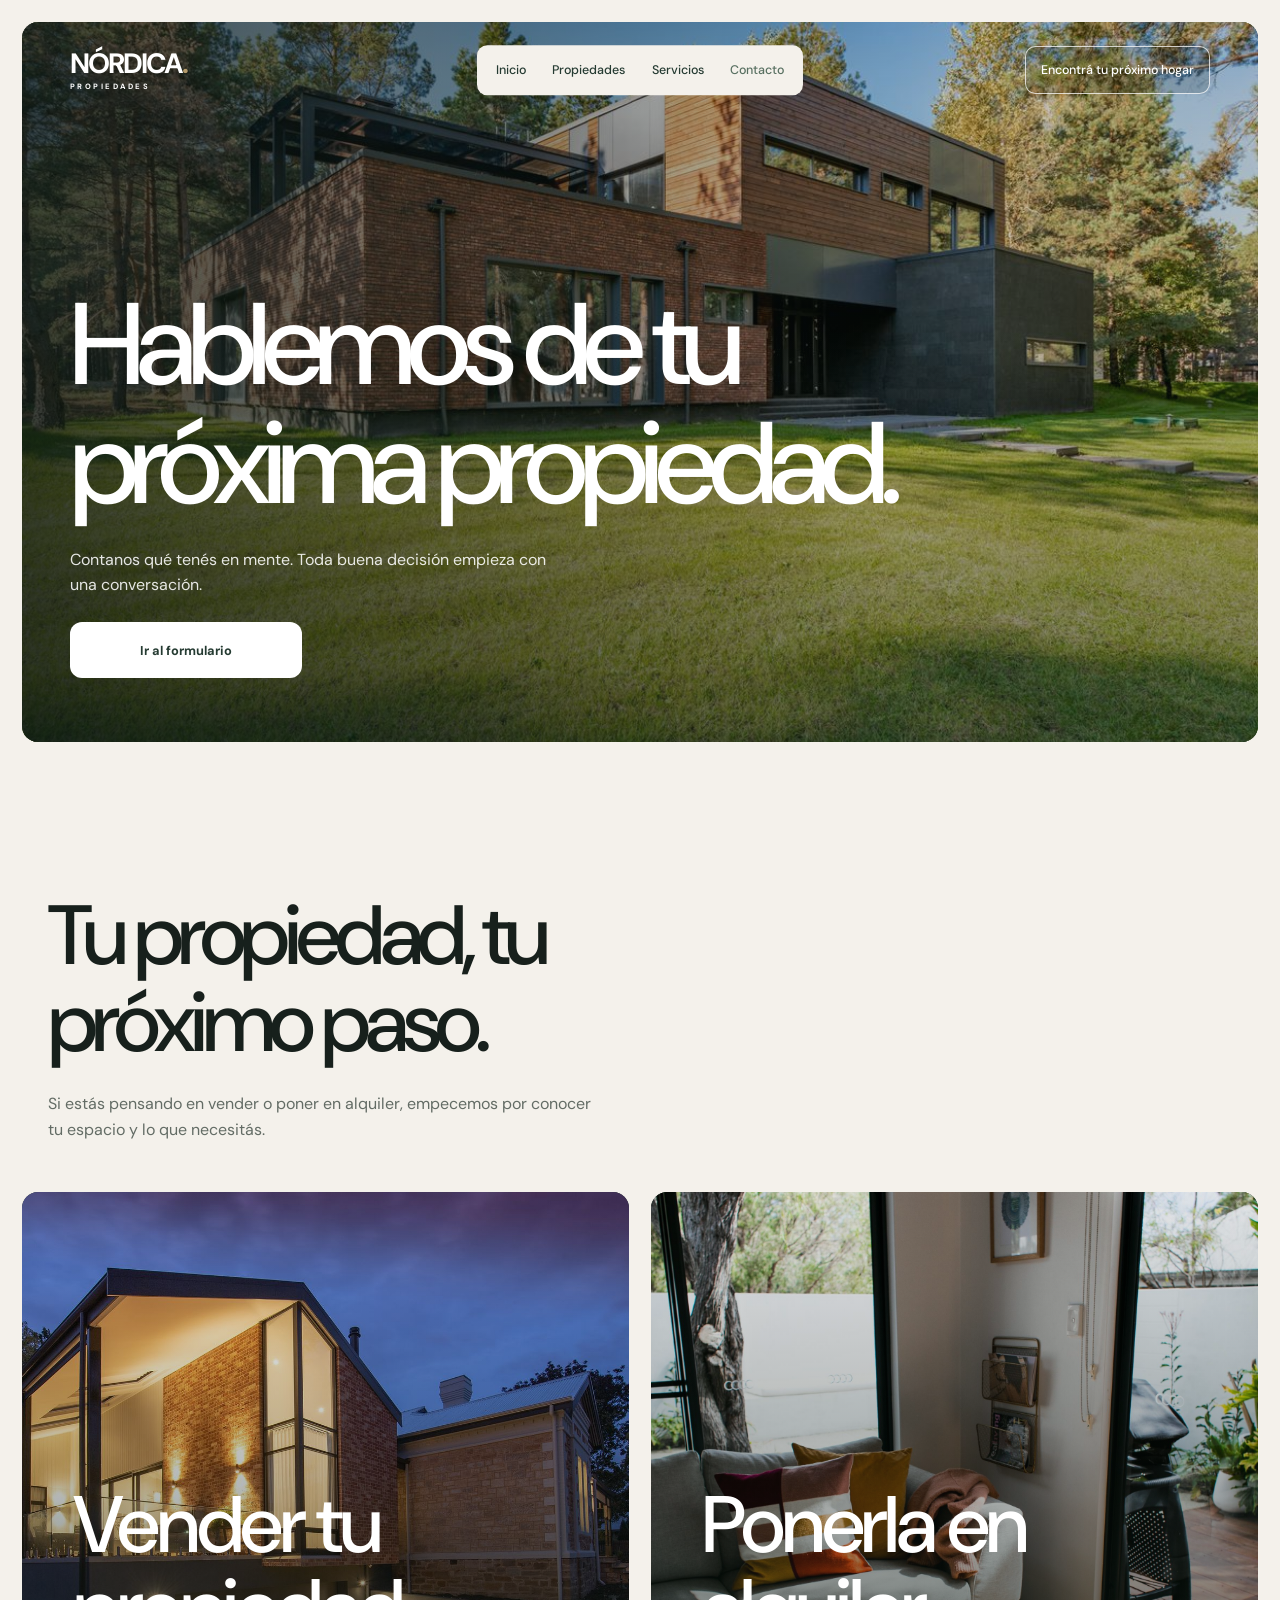
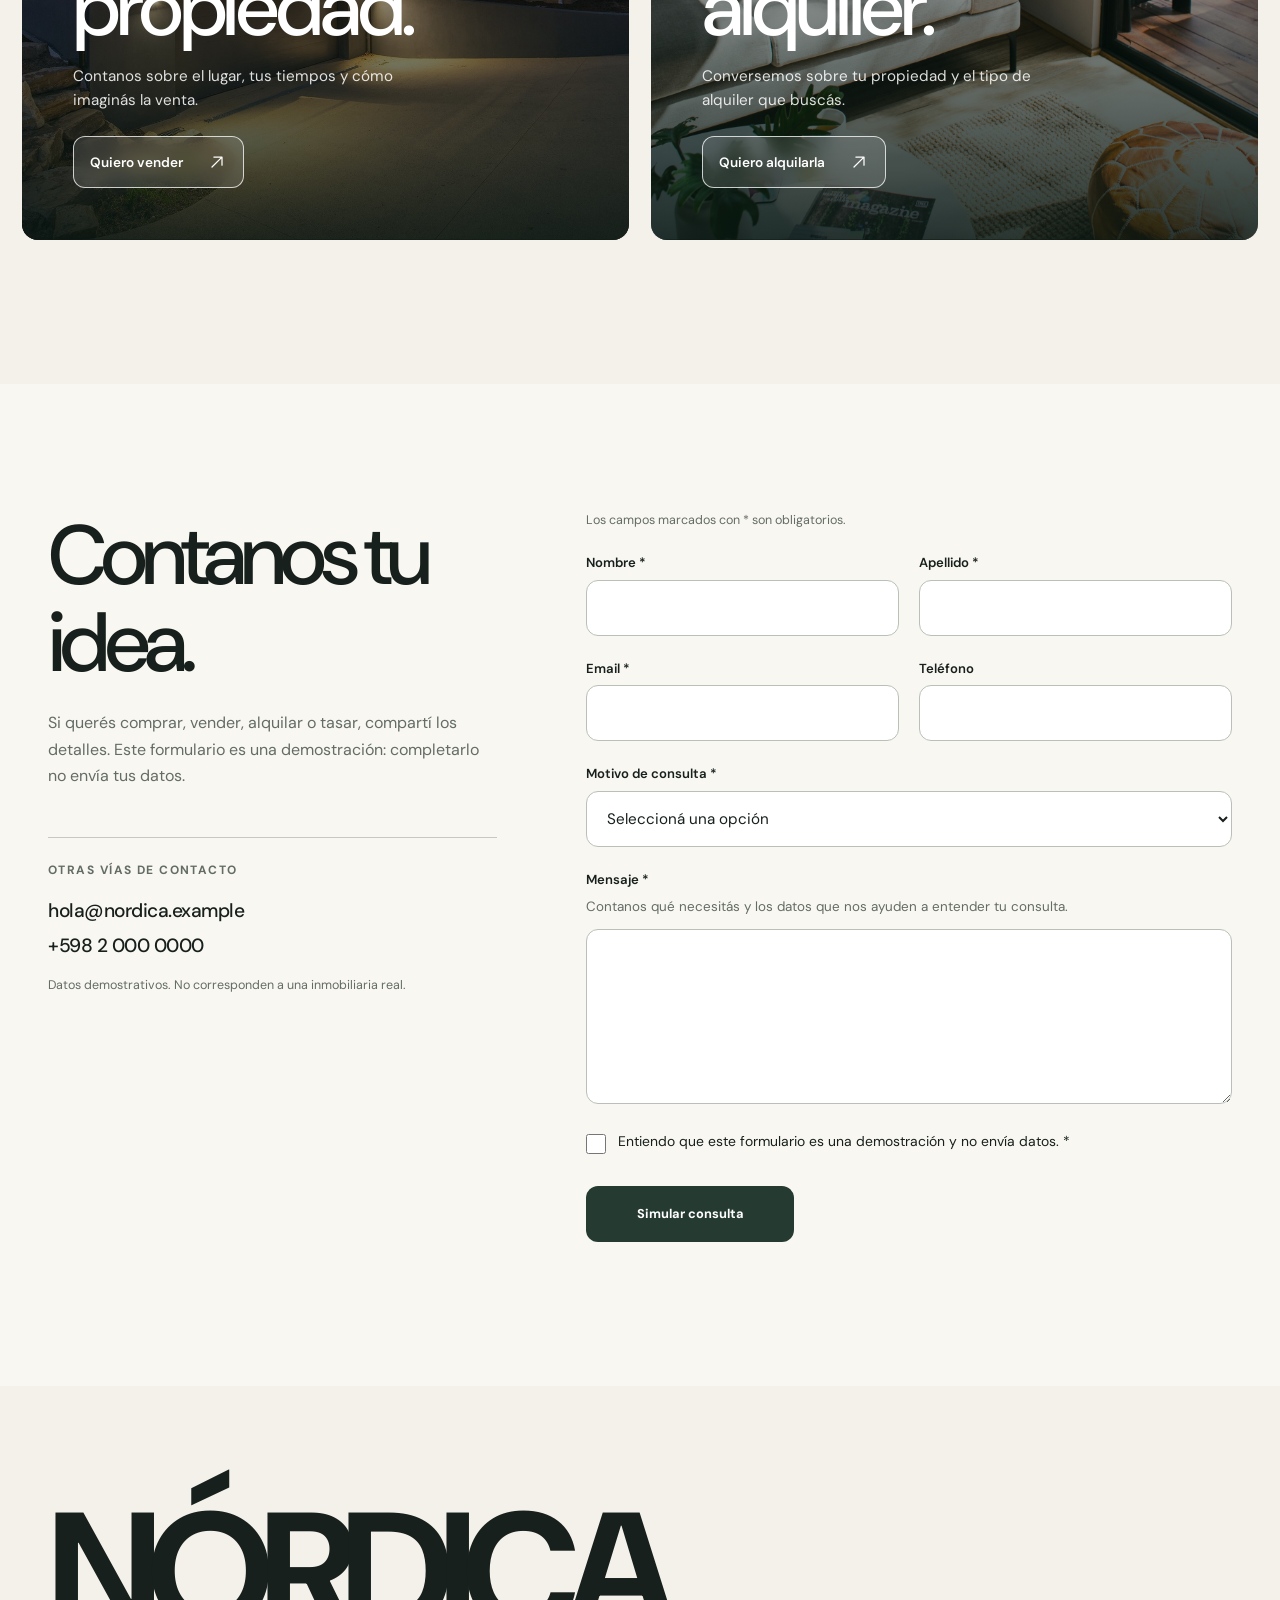
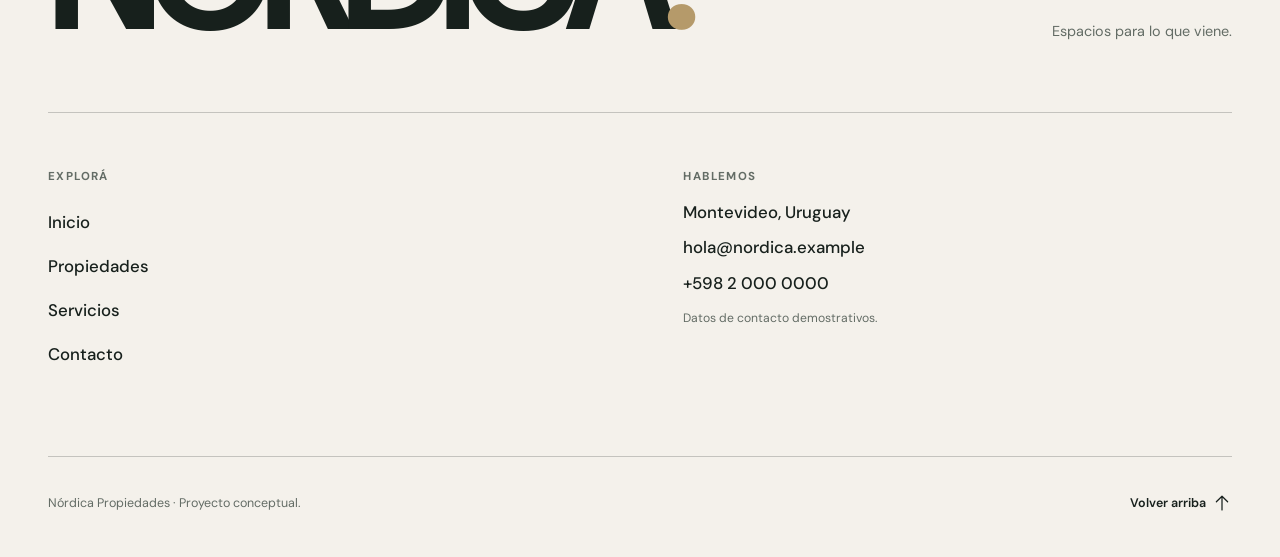
==== commit d2db8818: "Correcion de elementos repetidos" ====
--- a/contacto.html
+++ b/contacto.html
@@ -9,10 +9,10 @@
     <link rel="preconnect" href="https://fonts.googleapis.com">
     <link rel="preconnect" href="https://fonts.gstatic.com" crossorigin>
     <link href="https://fonts.googleapis.com/css2?family=DM+Sans:wght@400;500;600;700&display=swap" rel="stylesheet">
-    <link rel="stylesheet" href="css/styles.css?v=28">
-    <script src="js/main.js?v=9" defer></script>
-    <script src="js/newsletter.js?v=3" defer></script>
-    <script src="js/formulario.js?v=3" defer></script>
+    <link rel="stylesheet" href="css/styles.css?v=33">
+    <script src="js/main.js?v=10" defer></script>
+    <script src="js/newsletter.js?v=4" defer></script>
+    <script src="js/formulario.js?v=4" defer></script>
   </head>
   <body>
     <a class="skip-link" href="#contenido">Saltar al contenido</a>
@@ -54,7 +54,6 @@
         <div class="owner-paths__intro container">
           <h2 id="owner-paths-title">Tu propiedad, tu próximo paso.</h2>
           <p>Si estás pensando en vender o poner en alquiler, empecemos por conocer tu espacio y lo que necesitás.</p>
-          <a class="owner-paths__direct" href="#contact-form">¿Querés comprar o tasar? Ir al formulario <span class="icon icon--arrow-up-right" aria-hidden="true"></span></a>
         </div>
 
         <div class="owner-paths__grid">
@@ -92,27 +91,28 @@
           </div>
 
           <div class="contact-section__form-area">
-            <form class="contact-form" id="contact-form" novalidate>
+            <noscript><p class="demo-unavailable">La simulación del formulario requiere JavaScript. No ingreses datos aquí si está desactivado.</p></noscript>
+            <form class="contact-form" id="contact-form" novalidate hidden>
               <p class="contact-form__hint">Los campos marcados con * son obligatorios.</p>
               <div class="contact-form__fields">
                 <div class="contact-field">
                   <label for="contact-name">Nombre *</label>
-                  <input id="contact-name" name="nombre" type="text" autocomplete="given-name" required aria-describedby="nombre-error">
+                  <input id="contact-name" name="nombre" type="text" autocomplete="given-name" maxlength="80" required aria-describedby="nombre-error">
                   <span class="contact-field__error" id="nombre-error" aria-live="polite"></span>
                 </div>
                 <div class="contact-field">
                   <label for="contact-lastname">Apellido *</label>
-                  <input id="contact-lastname" name="apellido" type="text" autocomplete="family-name" required aria-describedby="apellido-error">
+                  <input id="contact-lastname" name="apellido" type="text" autocomplete="family-name" maxlength="80" required aria-describedby="apellido-error">
                   <span class="contact-field__error" id="apellido-error" aria-live="polite"></span>
                 </div>
                 <div class="contact-field">
                   <label for="contact-email">Email *</label>
-                  <input id="contact-email" name="email" type="email" inputmode="email" autocomplete="email" required aria-describedby="email-error">
+                  <input id="contact-email" name="email" type="email" inputmode="email" autocomplete="email" maxlength="254" required aria-describedby="email-error">
                   <span class="contact-field__error" id="email-error" aria-live="polite"></span>
                 </div>
                 <div class="contact-field">
                   <label for="contact-phone">Teléfono</label>
-                  <input id="contact-phone" name="telefono" type="tel" inputmode="tel" autocomplete="tel" aria-describedby="telefono-error">
+                  <input id="contact-phone" name="telefono" type="tel" inputmode="tel" autocomplete="tel" maxlength="40" aria-describedby="telefono-error">
                   <span class="contact-field__error" id="telefono-error" aria-live="polite"></span>
                 </div>
                 <div class="contact-field contact-field--full">
@@ -131,7 +131,7 @@
                 <div class="contact-field contact-field--full">
                   <label for="contact-message">Mensaje *</label>
                   <p class="contact-field__help" id="mensaje-ayuda">Contanos qué necesitás y los datos que nos ayuden a entender tu consulta.</p>
-                  <textarea id="contact-message" name="mensaje" rows="6" minlength="10" required aria-describedby="mensaje-ayuda mensaje-error"></textarea>
+                  <textarea id="contact-message" name="mensaje" rows="6" minlength="10" maxlength="2000" required aria-describedby="mensaje-ayuda mensaje-error"></textarea>
                   <span class="contact-field__error" id="mensaje-error" aria-live="polite"></span>
                 </div>
               </div>
@@ -184,14 +184,6 @@
             <p class="site-footer__note">Datos de contacto demostrativos.</p>
           </div>
 
-          <div class="site-footer__group">
-            <h2>Redes</h2>
-            <ul>
-              <li><a href="https://www.instagram.com/" target="_blank" rel="noopener noreferrer">Instagram</a></li>
-              <li><a href="https://www.linkedin.com/" target="_blank" rel="noopener noreferrer">LinkedIn</a></li>
-            </ul>
-            <p class="site-footer__note">Enlaces de demostración a las plataformas.</p>
-          </div>
         </div>
 
         <div class="site-footer__bottom">
--- a/css/styles.css
+++ b/css/styles.css
@@ -49,10 +49,8 @@
 .skip-link:focus { transform: translateY(0); }
 
 /* 3. Header */
-.site-header { position: absolute; z-index: 30; top: var(--frame-gap); right: var(--frame-gap); left: var(--frame-gap); color: var(--color-white); transform: translate3d(0, var(--nav-follow, 0px), 0); will-change: transform; }
+.site-header { position: absolute; z-index: 30; top: var(--frame-gap); right: var(--frame-gap); left: var(--frame-gap); color: var(--color-white); }
 .site-header__inner { position: relative; display: flex; align-items: center; justify-content: space-between; min-height: var(--header-height); gap: 1rem; }
-.site-header.is-scrolled .brand { margin: -0.55rem -0.75rem; padding: 0.55rem 0.75rem; border-radius: 0.75rem; background: var(--color-primary); box-shadow: 0 0.75rem 2rem rgb(12 24 20 / 18%); }
-.site-header.is-scrolled .menu-toggle, .site-header.is-scrolled .site-nav__cta { border-color: var(--color-primary); background: var(--color-primary); box-shadow: 0 0.75rem 2rem rgb(12 24 20 / 18%); }
 .brand { display: inline-flex; flex-direction: column; align-items: flex-start; flex-shrink: 0; line-height: 1; }
 .brand__name { font-size: 1.55rem; font-weight: 700; letter-spacing: -0.075em; }
 .brand__mark { color: var(--color-accent); }
@@ -80,15 +78,11 @@
 @keyframes word-erase { from { clip-path: inset(0 0 0 0); } to { clip-path: inset(0 100% 0 0); } }
 @keyframes word-write { from { clip-path: inset(0 100% 0 0); } to { clip-path: inset(0 0 0 0); } }
 .hero__description { max-width: 29rem; margin: 1.6rem 0 0; color: rgb(255 255 255 / 90%); font-size: 0.96rem; line-height: 1.65; }
-.hero__actions { display: flex; flex-direction: column; align-items: stretch; gap: 0.35rem; margin-top: 2rem; }
+.hero__action { width: 100%; margin-top: 2rem; }
 .button { display: inline-flex; min-height: 3.5rem; align-items: center; justify-content: center; padding: 0.9rem 1.2rem; font-size: 0.8rem; font-weight: 700; transition: background var(--transition-fast), color var(--transition-fast), transform var(--transition-fast); }
 .button:active { transform: scale(0.98); }
 .button--primary { border-radius: 0.75rem; background: var(--color-white); color: var(--color-primary); }
 .button--primary:hover { background: var(--color-background); }
-.button--text { border-bottom: 1px solid rgb(255 255 255 / 70%); }
-.button--text:hover { color: #e6d7ba; }
-.hero__note { margin: 2.5rem 0 0; color: rgb(255 255 255 / 90%); font-size: 0.75rem; font-weight: 600; letter-spacing: 0.06em; line-height: 1.5; }
-.hero__note span { margin-inline: 0.35rem; color: var(--color-accent); }
 .hero__visual { position: absolute; z-index: 0; inset: 0; margin: 0; overflow: hidden; background: #6d756f; }
 .hero__visual img { width: 100%; height: 100%; object-fit: cover; object-position: 56% center; }
 
@@ -111,7 +105,6 @@
 .featured { padding-block: 5.5rem 7rem; }
 .featured__header { display: grid; gap: 1.5rem; margin-bottom: 2.25rem; }
 .featured__header h2 { max-width: 16ch; margin: 0; font-size: clamp(2.7rem, 8vw, 5.5rem); font-weight: 500; letter-spacing: -0.067em; line-height: 1.03; }
-.featured__header p { max-width: 29rem; margin: 1.1rem 0 0; color: var(--color-muted); font-size: 1rem; line-height: 1.6; }
 .featured__all { display: inline-flex; min-height: 2.75rem; align-items: center; justify-self: start; gap: 0.8rem; border-bottom: 1px solid currentColor; font-size: 0.875rem; font-weight: 600; transition: color var(--transition-fast); }
 .featured__all:hover { color: #4f6a59; }
 .featured__grid { display: grid; grid-template-columns: minmax(0, 1fr); gap: 3.4rem; }
@@ -143,11 +136,10 @@
 .services__intro p { max-width: 26rem; margin: 1.35rem 0 0; color: rgb(255 255 255 / 72%); font-size: 1rem; line-height: 1.6; }
 .services__list { border-top: 1px solid rgb(255 255 255 / 30%); }
 .service-row { border-bottom: 1px solid rgb(255 255 255 / 30%); }
-.service-row__link { display: grid; grid-template-columns: 2.1rem minmax(0, 1fr) 2.5rem; align-items: start; gap: 0.55rem; min-height: 8.3rem; padding-block: 1.25rem; }
-.service-row__number { padding-top: 0.38rem; color: #c6b590; font-size: 0.76rem; font-weight: 600; }
+.service-row__link { display: grid; grid-template-columns: minmax(0, 1fr) 2.5rem; align-items: start; gap: 0.55rem; min-height: 8.3rem; padding-block: 1.25rem; }
 .service-row__content { display: flex; flex-direction: column; gap: 0.65rem; min-width: 0; }
 .service-row__title { font-size: clamp(1.65rem, 5.6vw, 2.35rem); font-weight: 500; letter-spacing: -0.055em; line-height: 1.1; }
-.service-row__description { width: calc(100% + 3.05rem); max-width: 28rem; color: rgb(255 255 255 / 70%); font-size: 0.86rem; line-height: 1.5; }
+.service-row__description { max-width: 28rem; color: rgb(255 255 255 / 70%); font-size: 0.86rem; line-height: 1.5; }
 .service-row__arrow { display: grid; width: 2.5rem; height: 2.5rem; place-items: center; justify-self: end; border: 1px solid rgb(255 255 255 / 46%); border-radius: 0.7rem; transition: background var(--transition-fast), color var(--transition-fast), transform var(--transition-fast); }
 .service-row.is-revealing { opacity: 0; transform: translateY(0.75rem); transition: opacity 550ms var(--ease-out), transform 550ms var(--ease-out); }
 .service-row.is-revealing.is-visible { opacity: 1; transform: translateY(0); }
@@ -164,7 +156,6 @@
 .story__visual { aspect-ratio: 1.05; margin: 0; overflow: hidden; border-radius: var(--frame-radius); background: #d2d3cb; }
 .story__visual img { width: 100%; height: 100%; object-fit: cover; object-position: 55% center; }
 .story__copy h2 { max-width: 15ch; margin: 0; font-size: clamp(2.4rem, 7.4vw, 5rem); font-weight: 500; letter-spacing: -0.067em; line-height: 1.06; }
-.story__copy .button { margin-top: 2rem; }
 .button--dark { min-width: 12.5rem; border-radius: 0.75rem; background: var(--color-primary); color: var(--color-white); }
 .button--dark:hover { background: #385748; }
 .story.is-revealing .story__copy { opacity: 0; transform: translateY(0.75rem); transition: opacity 650ms var(--ease-out) 90ms, transform 650ms var(--ease-out) 90ms; }
@@ -254,11 +245,8 @@
 .owner-paths__intro { display: grid; gap: 1.25rem; margin-bottom: 2.5rem; }
 .owner-paths__intro h2 { max-width: 14ch; margin: 0; font-size: clamp(2.8rem, 8vw, 5.25rem); font-weight: 500; letter-spacing: -0.067em; line-height: 1.04; text-wrap: balance; }
 .owner-paths__intro p { max-width: 28rem; margin: 0; color: var(--color-muted); font-size: 1rem; line-height: 1.65; }
-.owner-paths__direct { display: inline-flex; min-height: 2.75rem; width: fit-content; align-items: center; gap: 0.55rem; border-bottom: 1px solid currentColor; color: var(--color-primary); font-size: 0.88rem; font-weight: 600; line-height: 1.4; }
-.owner-paths__direct .icon { width: 1rem; height: 1rem; }
-.owner-paths__direct:hover { color: #587061; }
-.owner-paths__direct .icon, .owner-path a .icon { transition: transform 180ms var(--ease-out); }
-.owner-paths__direct:is(:hover, :focus-visible) .icon, .owner-path a:is(:hover, :focus-visible) .icon { transform: translate(0.2rem, -0.2rem); }
+.owner-path a .icon { transition: transform 180ms var(--ease-out); }
+.owner-path a:is(:hover, :focus-visible) .icon { transform: translate(0.2rem, -0.2rem); }
 .owner-paths__grid { display: grid; gap: var(--frame-gap); margin-inline: var(--frame-gap); }
 .owner-path { position: relative; display: flex; min-height: 31rem; flex-direction: column; justify-content: flex-end; overflow: hidden; border-radius: var(--frame-radius); isolation: isolate; background: var(--color-primary); color: var(--color-white); }
 .owner-path::after { position: absolute; z-index: -1; inset: 0; background: linear-gradient(0deg, rgb(9 23 18 / 86%) 0%, rgb(9 23 18 / 30%) 53%, rgb(9 23 18 / 4%) 100%); content: ""; pointer-events: none; }
@@ -275,7 +263,8 @@
 @media (hover: hover) and (pointer: fine) { .owner-path:hover > img { transform: scale(1.035); } }
 
 .contact-section { padding-block: 6rem 7rem; background: var(--color-paper); }
-#contact-form, #publicar, #servicios { scroll-margin-top: 14rem; }
+#contact-form { scroll-margin-top: 2rem; }
+#catalog-listings-title { scroll-margin-top: 2rem; }
 .contact-section__layout { display: grid; gap: 3.5rem; }
 .contact-section__intro h2 { max-width: 11ch; margin: 0; font-size: clamp(2.8rem, 8vw, 5.25rem); font-weight: 500; letter-spacing: -0.067em; line-height: 1.04; }
 .contact-section__intro > p { max-width: 29rem; margin: 1.5rem 0 0; color: var(--color-muted); font-size: 1rem; line-height: 1.65; }
@@ -334,7 +323,7 @@
 .catalog-filter label { display: block; color: var(--color-muted); font-size: 0.75rem; font-weight: 600; }
 .catalog-filter select, .catalog-filter input { display: block; width: 100%; min-width: 0; min-height: 2.9rem; padding: 0 0.5rem 0 0; border: 0; background: transparent; color: var(--color-text); font-size: 1rem; font-weight: 500; }
 .catalog-filter input::placeholder { color: #7a837b; opacity: 1; }
-.catalog-filter select:disabled { color: #858b84; }
+.catalog-filter select:disabled { color: #60675f; }
 .catalog-filter:has(:focus-visible) { border-color: var(--color-primary); outline: 2px solid var(--color-primary); outline-offset: 2px; }
 .catalog-filter select:focus-visible, .catalog-filter input:focus-visible { outline: none; }
 .catalog__toolbar { display: flex; flex-wrap: wrap; align-items: center; justify-content: space-between; gap: 0.5rem 1.5rem; margin-top: 1rem; }
@@ -396,10 +385,12 @@
 .detail-gallery-section { padding-top: var(--frame-gap); }
 .detail-gallery { display: grid; grid-auto-columns: min(86vw, 34rem); grid-auto-flow: column; gap: 0.6rem; overflow-x: auto; padding-inline: var(--frame-gap); scroll-snap-type: x mandatory; scrollbar-width: thin; }
 .detail-gallery__item { height: clamp(20rem, 67vw, 29rem); margin: 0; overflow: hidden; border-radius: var(--frame-radius); background: #d2d3cb; scroll-snap-align: center; }
-.detail-gallery__trigger { display: block; width: 100%; height: 100%; padding: 0; border: 0; background: transparent; cursor: zoom-in; }
+.detail-gallery__trigger { position: relative; display: block; width: 100%; height: 100%; padding: 0; border: 0; background: transparent; cursor: zoom-in; }
 .detail-gallery__trigger:focus-visible { outline: 3px solid var(--color-accent); outline-offset: -5px; }
 .detail-gallery__item img { width: 100%; height: 100%; object-fit: cover; }
-.detail-gallery__note { margin-top: 0.75rem; color: var(--color-muted); font-size: 0.73rem; line-height: 1.5; }
+.detail-gallery__badge { position: absolute; right: 0.9rem; bottom: 0.9rem; left: auto; max-width: calc(100% - 1.8rem); padding: 0.55rem 0.75rem; border: 1px solid rgb(255 255 255 / 70%); border-radius: 0.65rem; background: rgb(21 34 28 / 82%); color: #fff; font-size: 0.72rem; font-weight: 600; line-height: 1.2; text-align: right; backdrop-filter: blur(8px); }
+.detail-gallery__note { margin-top: 0.85rem; color: var(--color-muted); font-size: 0.82rem; line-height: 1.5; }
+.demo-unavailable { margin-block: 2rem; color: var(--color-muted); line-height: 1.6; }
 
 body.photo-viewer-open { overflow: hidden; }
 .photo-viewer { width: calc(100% - 1rem); max-width: 100rem; height: calc(100dvh - 1rem); max-height: none; margin: auto; padding: 0; overflow: hidden; border: 1px solid rgb(255 255 255 / 25%); border-radius: var(--frame-radius); background: #15221c; color: var(--color-white); }
@@ -481,9 +472,8 @@
   .hero__content { padding-top: calc(var(--header-height) + 2rem); padding-bottom: 2rem; }
   .hero h1 { font-size: clamp(5rem, 8.2vw, 7.5rem); }
   .hero__description { font-size: 1rem; }
-  .hero__actions { align-items: flex-start; }
+  .hero__action { width: auto; }
   .button--primary { min-width: 14rem; }
-  .button--text { padding-inline: 0; }
   .hero__visual img { object-position: center; }
   .property-search__form { padding: 0.65rem; }
   .property-search__field { padding-inline: 1.1rem; }
@@ -493,7 +483,7 @@
   .featured__grid { grid-template-columns: repeat(2, minmax(0, 1fr)); column-gap: 1.5rem; row-gap: 4rem; }
   .featured-property__media { aspect-ratio: 1.12; }
   .services__inner { gap: 4rem; padding-block: 7rem 7.5rem; }
-  .service-row__link { grid-template-columns: 3.5rem minmax(0, 1fr) 2.5rem; min-height: 8.7rem; padding-block: 1.5rem; }
+  .service-row__link { min-height: 8.7rem; padding-block: 1.5rem; }
   .service-row__description { width: auto; }
   .story { padding-block: 7rem 8rem; }
   .story__layout { gap: 3.5rem; }
@@ -507,7 +497,7 @@
   .site-footer { padding-block: 7rem 2rem; }
   .site-footer__masthead { flex-direction: row; align-items: flex-end; justify-content: space-between; gap: 2rem; padding-bottom: 4rem; }
   .site-footer__masthead p { padding-bottom: 0.5rem; white-space: nowrap; }
-  .site-footer__details { grid-template-columns: repeat(3, minmax(0, 1fr)); gap: 2rem; padding-block: 3.5rem 5rem; }
+  .site-footer__details { grid-template-columns: repeat(2, minmax(0, 1fr)); gap: 2rem; padding-block: 3.5rem 5rem; }
   .site-footer__bottom { flex-direction: row; align-items: center; justify-content: space-between; }
   .newsletter-dialog__layout { grid-template-columns: minmax(0, 0.9fr) minmax(0, 1.1fr); }
   .newsletter-dialog__visual { height: auto; min-height: 32rem; }
@@ -559,7 +549,7 @@
   .hero__content { padding-left: max(var(--page-gutter), calc((100vw - var(--container-width)) / 2)); padding-right: max(var(--page-gutter), calc((100vw - var(--container-width)) / 2)); }
   .hero h1 { font-size: clamp(5.7rem, 7.5vw, 8rem); }
   .hero__description { margin-top: 2rem; }
-  .hero__actions { flex-direction: row; align-items: center; gap: 1.5rem; margin-top: 2.5rem; }
+  .hero__action { margin-top: 2.5rem; }
   .button--primary { min-width: 14.5rem; }
   .property-search__form { grid-template-columns: repeat(4, minmax(0, 1fr)) minmax(11.5rem, 0.9fr); align-items: center; padding: 0.45rem 0.55rem 0.45rem 0.85rem; }
   .property-search__field { padding-block: 0.35rem; }
@@ -576,11 +566,10 @@
   .services__inner { grid-template-columns: minmax(0, 0.85fr) minmax(0, 1fr); gap: clamp(3rem, 7vw, 8rem); }
   .services__intro { align-self: start; position: sticky; top: 3rem; }
   .services__intro h2 { font-size: clamp(3.5rem, 5.35vw, 5.5rem); }
-  .service-row__link { grid-template-columns: 3.6rem minmax(0, 1fr) 2.5rem; min-height: 9rem; }
+  .service-row__link { min-height: 9rem; }
   .story__layout { grid-template-columns: minmax(0, 1.18fr) minmax(0, 0.82fr); align-items: center; gap: clamp(3rem, 6vw, 7rem); }
   .story__visual { aspect-ratio: 1.12; }
   .story__copy h2 { font-size: clamp(3.2rem, 4.8vw, 5rem); }
-  .story__copy .button { margin-top: 2.5rem; }
   .process__steps { grid-template-columns: repeat(4, minmax(0, 1fr)); gap: 1.5rem; }
   .process__step:nth-child(2).is-revealing { transition-delay: 60ms; }
   .process__step:nth-child(3).is-revealing { transition-delay: 120ms; }
@@ -589,7 +578,7 @@
   .sell-cta__content { padding: clamp(3.25rem, 5vw, 6rem); }
   .sell-cta h2 { font-size: clamp(3.3rem, 4.35vw, 5.25rem); }
   .sell-cta__visual { min-height: 39rem; }
-  .site-footer__details { grid-template-columns: 1.1fr 1fr 0.9fr; }
+  .site-footer__details { grid-template-columns: 1.1fr 1fr; }
   .contact-section__layout { grid-template-columns: minmax(0, 0.82fr) minmax(0, 1.18fr); align-items: start; gap: clamp(3rem, 7vw, 8rem); }
   .contact-section__intro { position: sticky; top: 3rem; }
   .catalog-hero h1 { font-size: clamp(4.5rem, 7vw, 7.25rem); }
@@ -624,8 +613,8 @@
   .process__step.is-revealing { opacity: 1; transform: none; }
   .sell-cta.is-revealing .sell-cta__content { opacity: 1; transform: none; }
   .owner-path.is-revealing > img { clip-path: none; }
-  .owner-path > img, .owner-path a .icon, .owner-paths__direct .icon { transition: none; }
-  .owner-paths__direct:is(:hover, :focus-visible) .icon, .owner-path a:is(:hover, :focus-visible) .icon { transform: none; }
+  .owner-path > img, .owner-path a .icon { transition: none; }
+  .owner-path a:is(:hover, :focus-visible) .icon { transform: none; }
   .contact-success:not([hidden]), .contact-success:not([hidden]) .contact-success__mark { animation: none; }
   .site-footer.is-revealing .site-footer__brand { opacity: 1; transform: none; }
   .contact-hero__content { animation: none; }
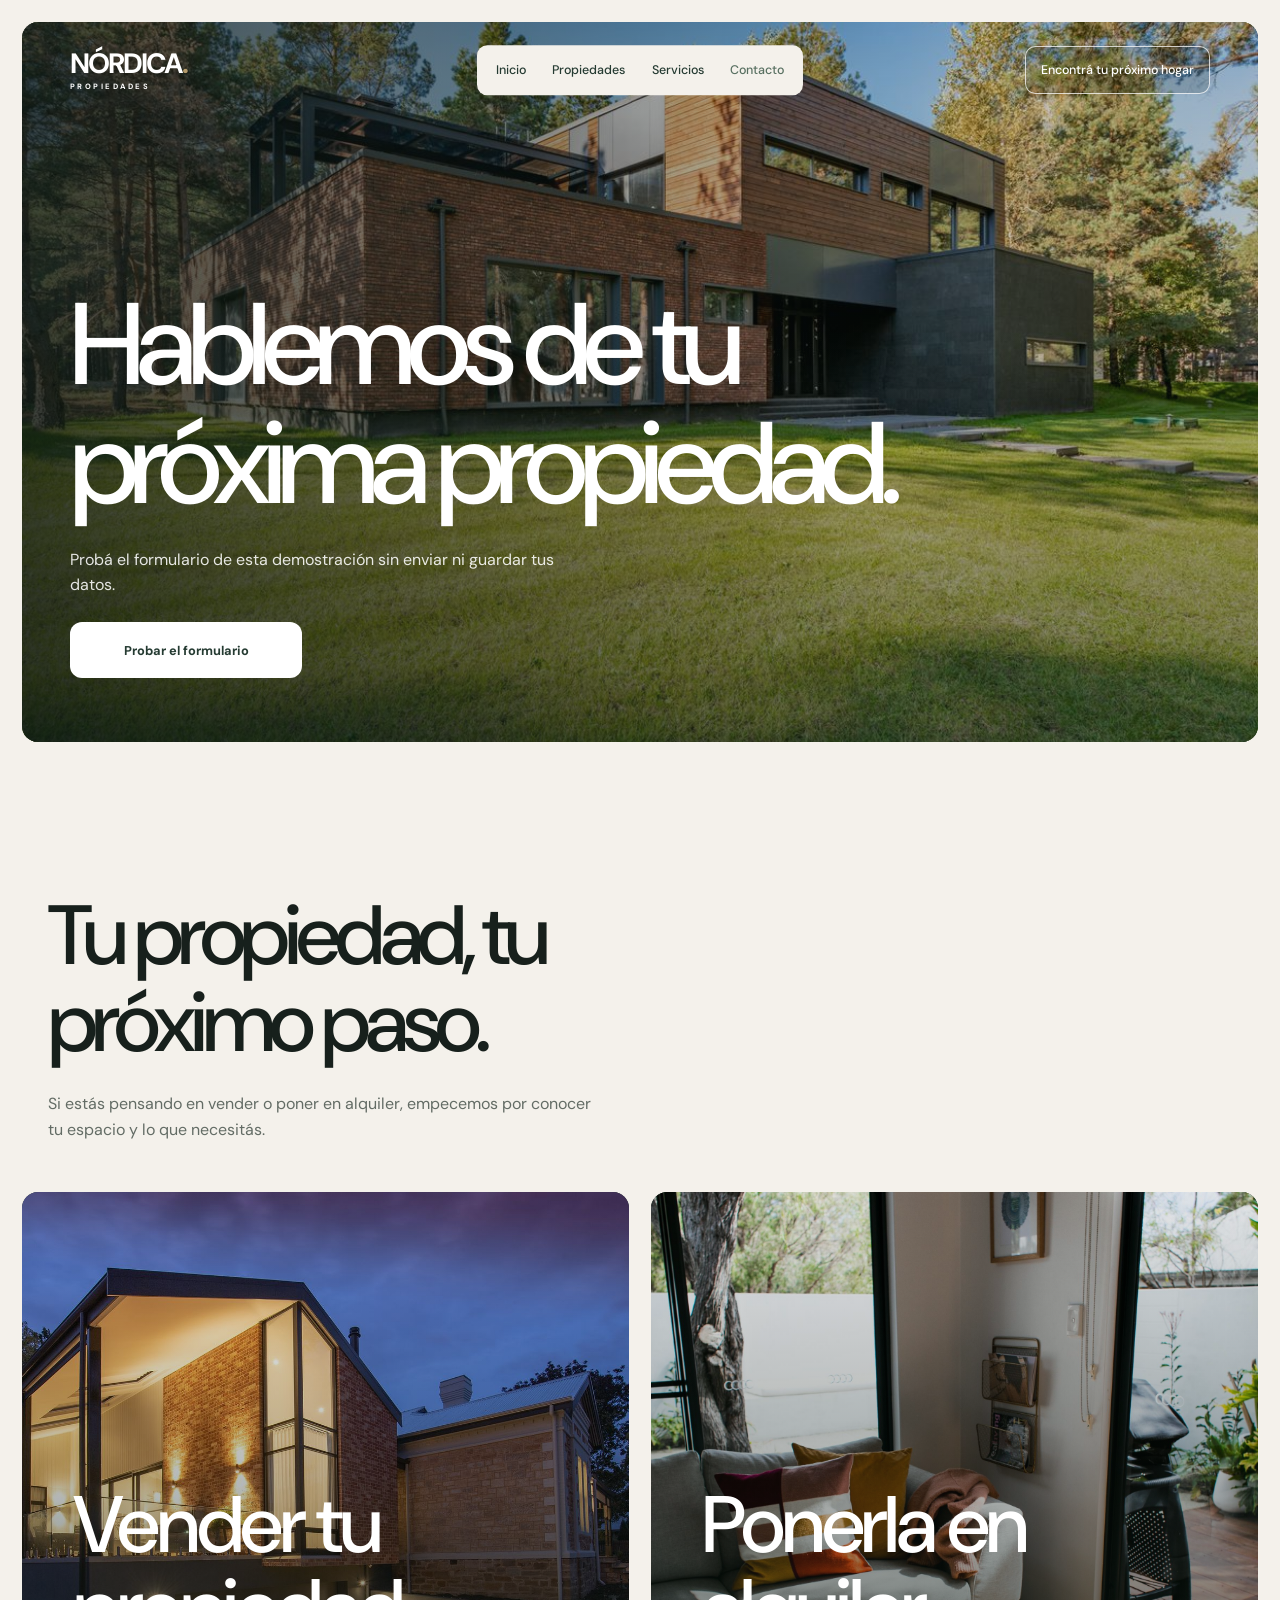
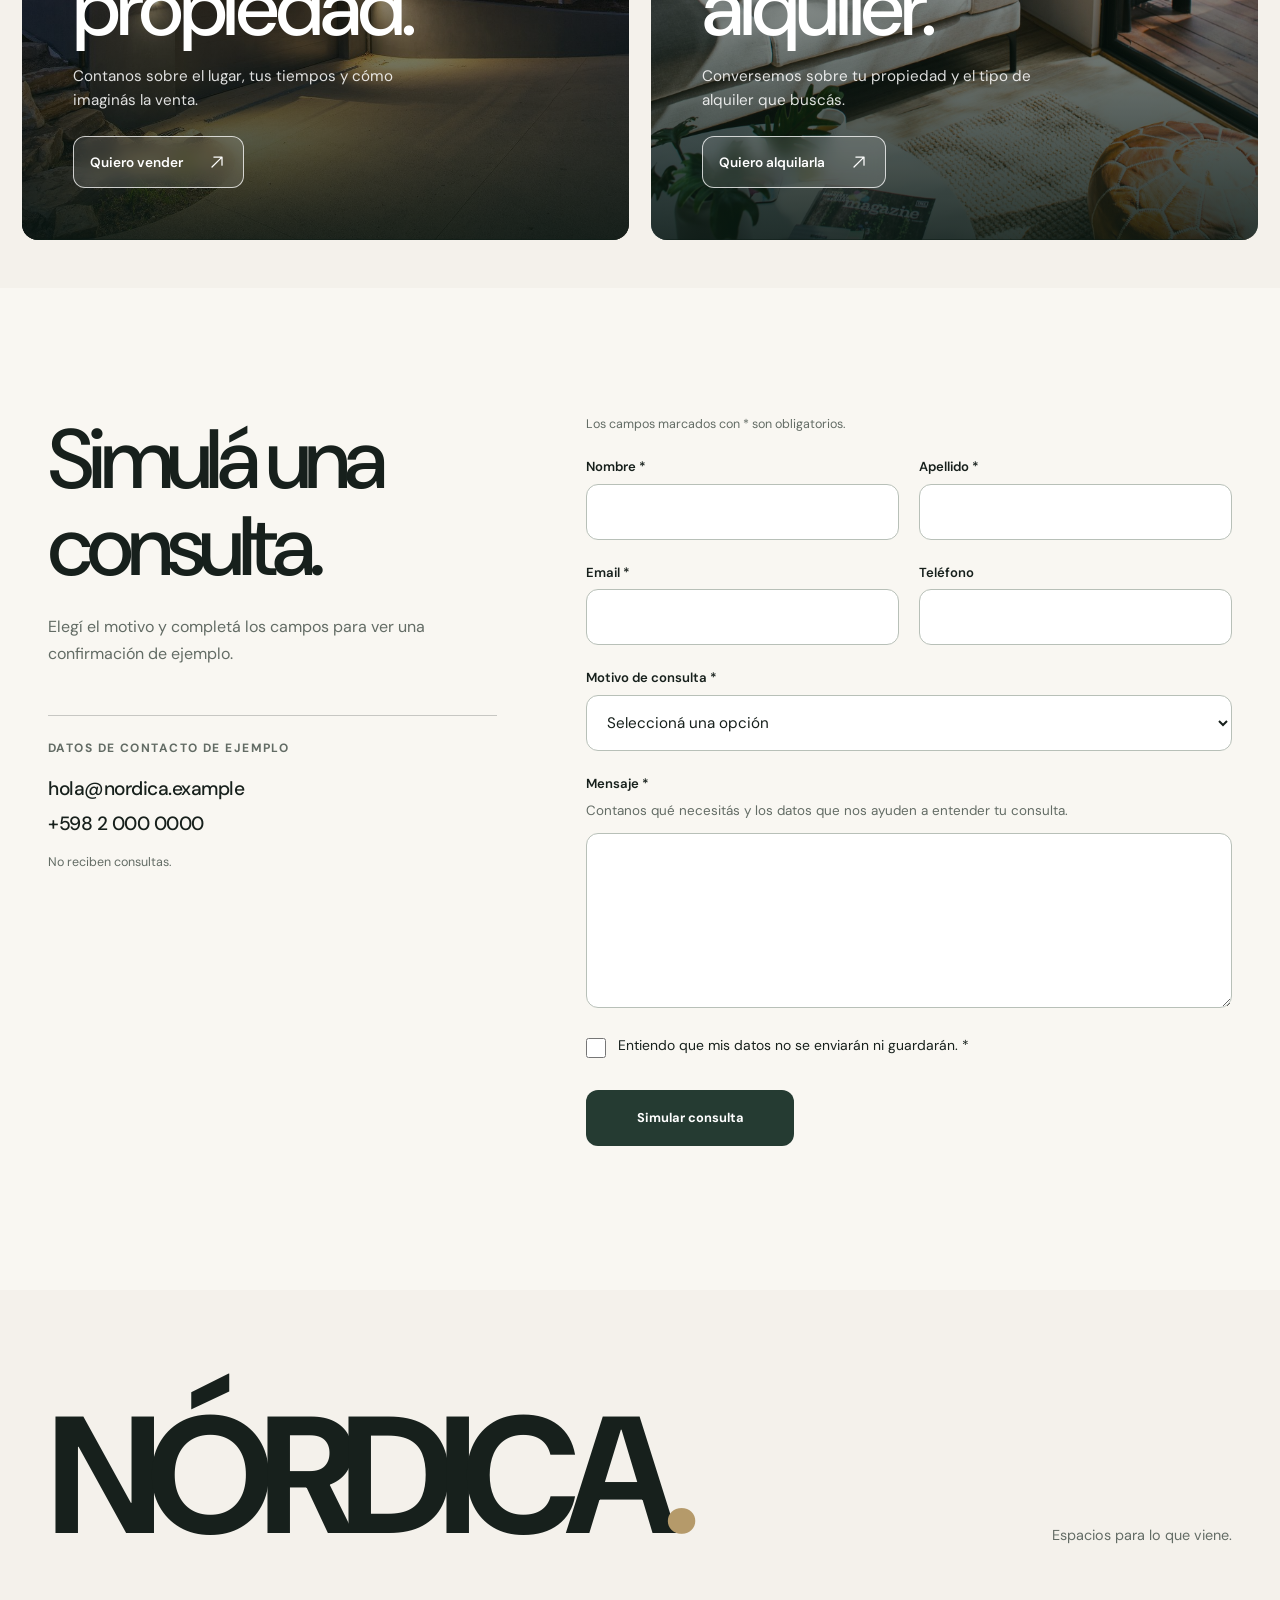
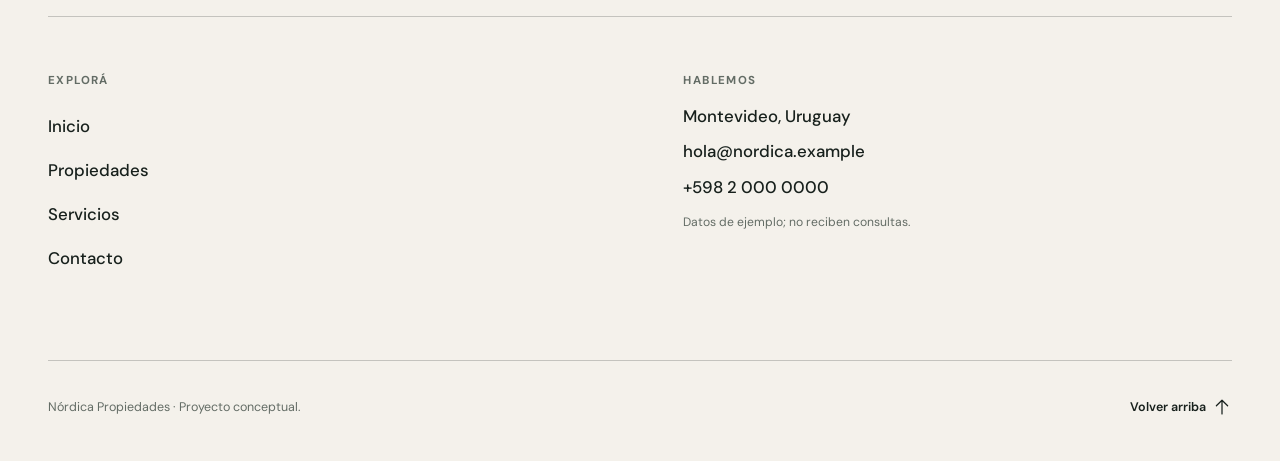
==== commit c8d7c5e7: "Ajustes de formulario y responsive" ====
--- a/contacto.html
+++ b/contacto.html
@@ -9,10 +9,10 @@
     <link rel="preconnect" href="https://fonts.googleapis.com">
     <link rel="preconnect" href="https://fonts.gstatic.com" crossorigin>
     <link href="https://fonts.googleapis.com/css2?family=DM+Sans:wght@400;500;600;700&display=swap" rel="stylesheet">
-    <link rel="stylesheet" href="css/styles.css?v=33">
+    <link rel="stylesheet" href="css/styles.css?v=34">
     <script src="js/main.js?v=10" defer></script>
-    <script src="js/newsletter.js?v=4" defer></script>
-    <script src="js/formulario.js?v=4" defer></script>
+    <script src="js/newsletter.js?v=5" defer></script>
+    <script src="js/formulario.js?v=5" defer></script>
   </head>
   <body>
     <a class="skip-link" href="#contenido">Saltar al contenido</a>
@@ -42,8 +42,8 @@
       <section class="contact-hero" aria-labelledby="contact-title">
         <div class="contact-hero__content container">
           <h1 id="contact-title">Hablemos de tu próxima propiedad.</h1>
-          <p>Contanos qué tenés en mente. Toda buena decisión empieza con una conversación.</p>
-          <a class="button button--primary contact-hero__action" href="#contact-form">Ir al formulario</a>
+          <p>Probá el formulario de esta demostración sin enviar ni guardar tus datos.</p>
+          <a class="button button--primary contact-hero__action" href="#contact-form">Probar el formulario</a>
         </div>
         <figure class="contact-hero__visual">
           <img src="assets/images/casa-carrasco.jpg" width="1200" height="801" alt="Casa contemporánea de ladrillo y madera rodeada de árboles" fetchpriority="high" decoding="async">
@@ -80,13 +80,13 @@
       <section class="contact-section" aria-labelledby="contact-form-title">
         <div class="contact-section__layout container">
           <div class="contact-section__intro">
-            <h2 id="contact-form-title">Contanos tu idea.</h2>
-            <p>Si querés comprar, vender, alquilar o tasar, compartí los detalles. Este formulario es una demostración: completarlo no envía tus datos.</p>
+            <h2 id="contact-form-title">Simulá una consulta.</h2>
+            <p>Elegí el motivo y completá los campos para ver una confirmación de ejemplo.</p>
             <div class="contact-section__direct">
-              <h3>Otras vías de contacto</h3>
+              <h3>Datos de contacto de ejemplo</h3>
               <p>hola@nordica.example</p>
               <p>+598 2 000 0000</p>
-              <span>Datos demostrativos. No corresponden a una inmobiliaria real.</span>
+              <span>No reciben consultas.</span>
             </div>
           </div>
 
@@ -139,7 +139,7 @@
               <div class="contact-form__acceptance">
                 <div class="contact-form__acceptance-control">
                   <input id="contact-acceptance" name="aceptacion" type="checkbox" required aria-describedby="aceptacion-error">
-                  <label for="contact-acceptance">Entiendo que este formulario es una demostración y no envía datos. *</label>
+                  <label for="contact-acceptance">Entiendo que mis datos no se enviarán ni guardarán. *</label>
                 </div>
                 <span class="contact-field__error" id="aceptacion-error" aria-live="polite"></span>
               </div>
@@ -149,9 +149,9 @@
 
             <div class="contact-success" id="contact-success" role="status" tabindex="-1" hidden>
               <span class="contact-success__mark" aria-hidden="true"><span class="icon icon--check"></span></span>
-              <h3>Consulta simulada.</h3>
-              <p>Tu consulta no se envió ni guardó. Esta es una demostración del formulario.</p>
-              <button class="button button--primary" type="button">Escribir otra consulta</button>
+              <h3>Así se vería la confirmación.</h3>
+              <p>La simulación terminó sin enviar ni guardar datos.</p>
+              <button class="button button--primary" type="button">Probar otra consulta</button>
             </div>
           </div>
         </div>
@@ -181,7 +181,7 @@
             <p>Montevideo, Uruguay</p>
             <p>hola@nordica.example</p>
             <p>+598 2 000 0000</p>
-            <p class="site-footer__note">Datos de contacto demostrativos.</p>
+            <p class="site-footer__note">Datos de ejemplo; no reciben consultas.</p>
           </div>
 
         </div>
--- a/css/styles.css
+++ b/css/styles.css
@@ -241,7 +241,7 @@
 .contact-hero__visual img { width: 100%; height: 100%; object-fit: cover; object-position: 55% center; }
 @keyframes contact-enter { from { opacity: 0; transform: translateY(0.85rem); } to { opacity: 1; transform: translateY(0); } }
 
-.owner-paths { padding-block: 6rem 6.5rem; }
+.owner-paths { padding-block: 6rem 2.5rem; }
 .owner-paths__intro { display: grid; gap: 1.25rem; margin-bottom: 2.5rem; }
 .owner-paths__intro h2 { max-width: 14ch; margin: 0; font-size: clamp(2.8rem, 8vw, 5.25rem); font-weight: 500; letter-spacing: -0.067em; line-height: 1.04; text-wrap: balance; }
 .owner-paths__intro p { max-width: 28rem; margin: 0; color: var(--color-muted); font-size: 1rem; line-height: 1.65; }
@@ -506,7 +506,7 @@
   .contact-hero { min-height: clamp(38rem, 80svh, 54rem); }
   .contact-hero__content { padding-bottom: 4rem; }
   .contact-hero::after { background: linear-gradient(90deg, rgb(12 24 20 / 78%), rgb(12 24 20 / 24%) 70%), linear-gradient(0deg, rgb(12 24 20 / 44%), transparent 58%); }
-  .owner-paths { padding-block: 8rem 9rem; }
+  .owner-paths { padding-block: 8rem 3rem; }
   .owner-paths__intro { gap: 1.5rem; margin-bottom: 3rem; }
   .owner-paths__intro p { max-width: 35rem; }
   .owner-paths__grid { grid-template-columns: repeat(2, minmax(0, 1fr)); }
